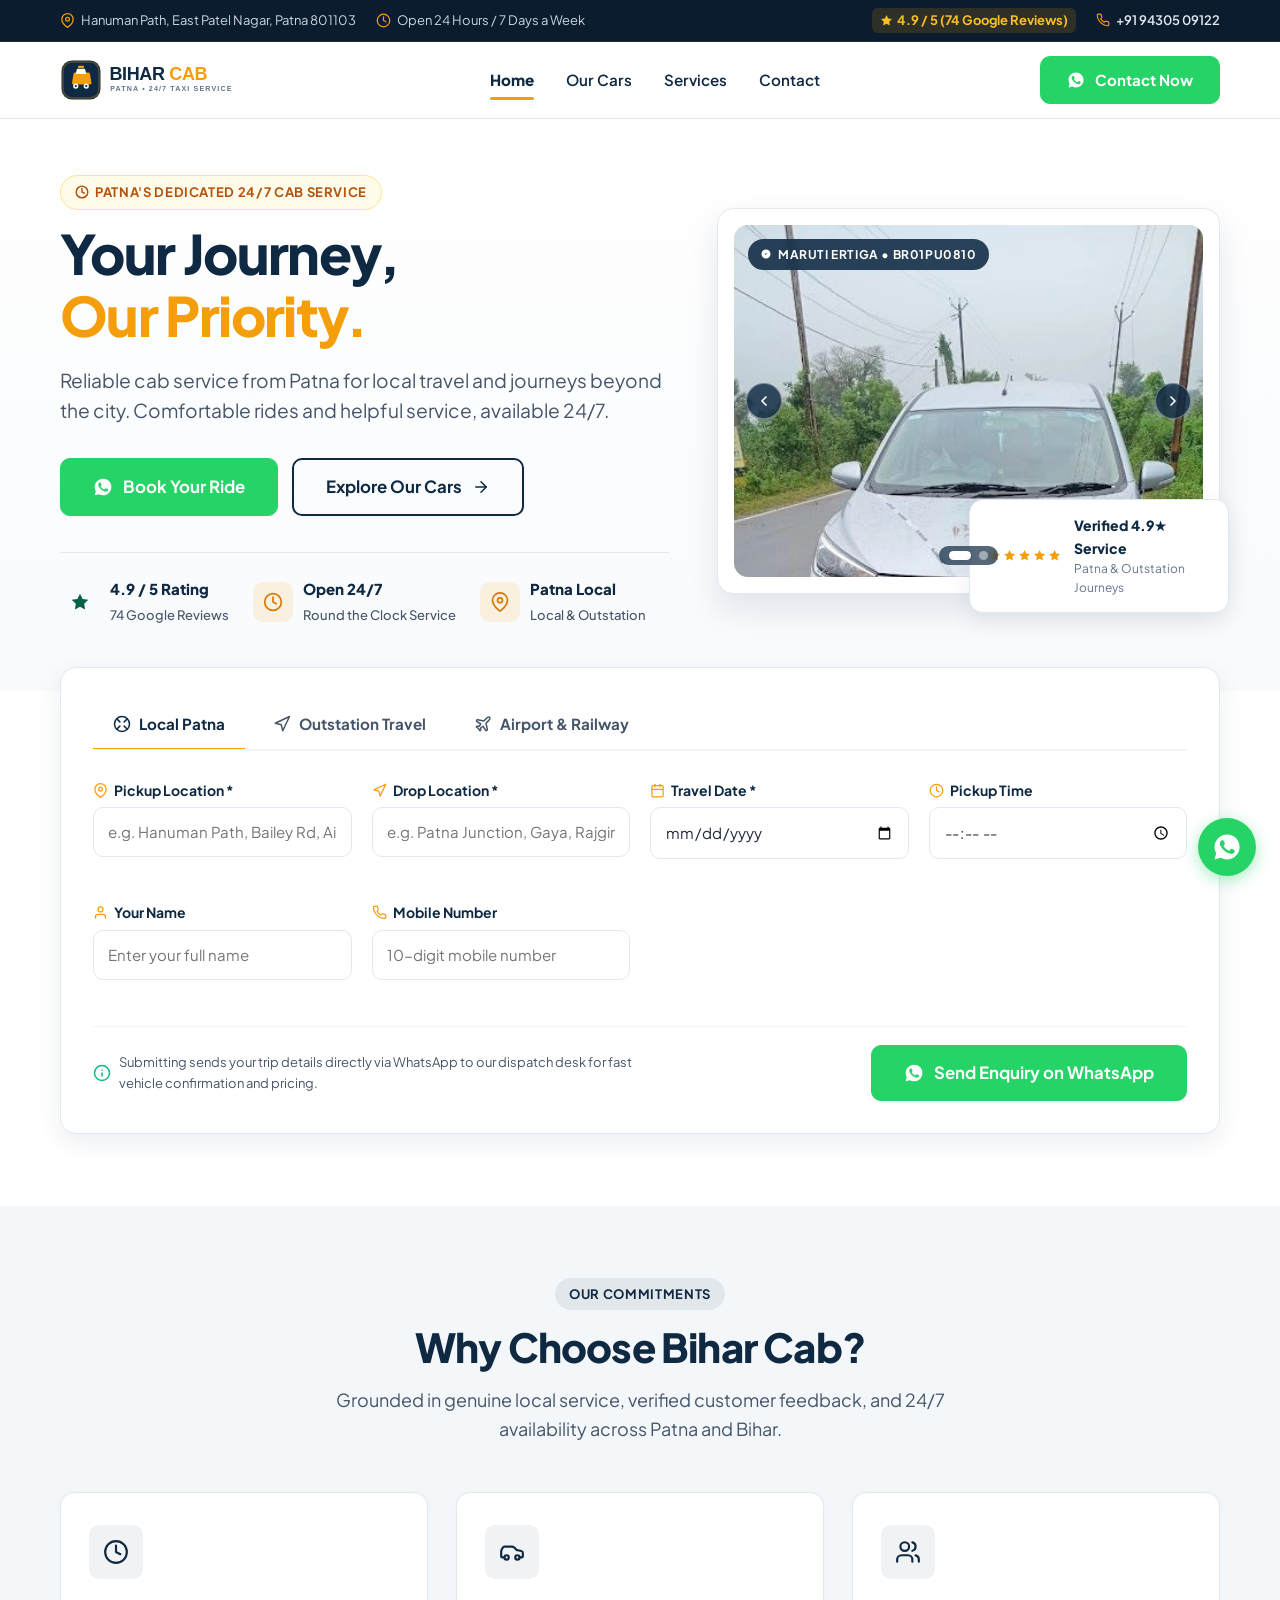
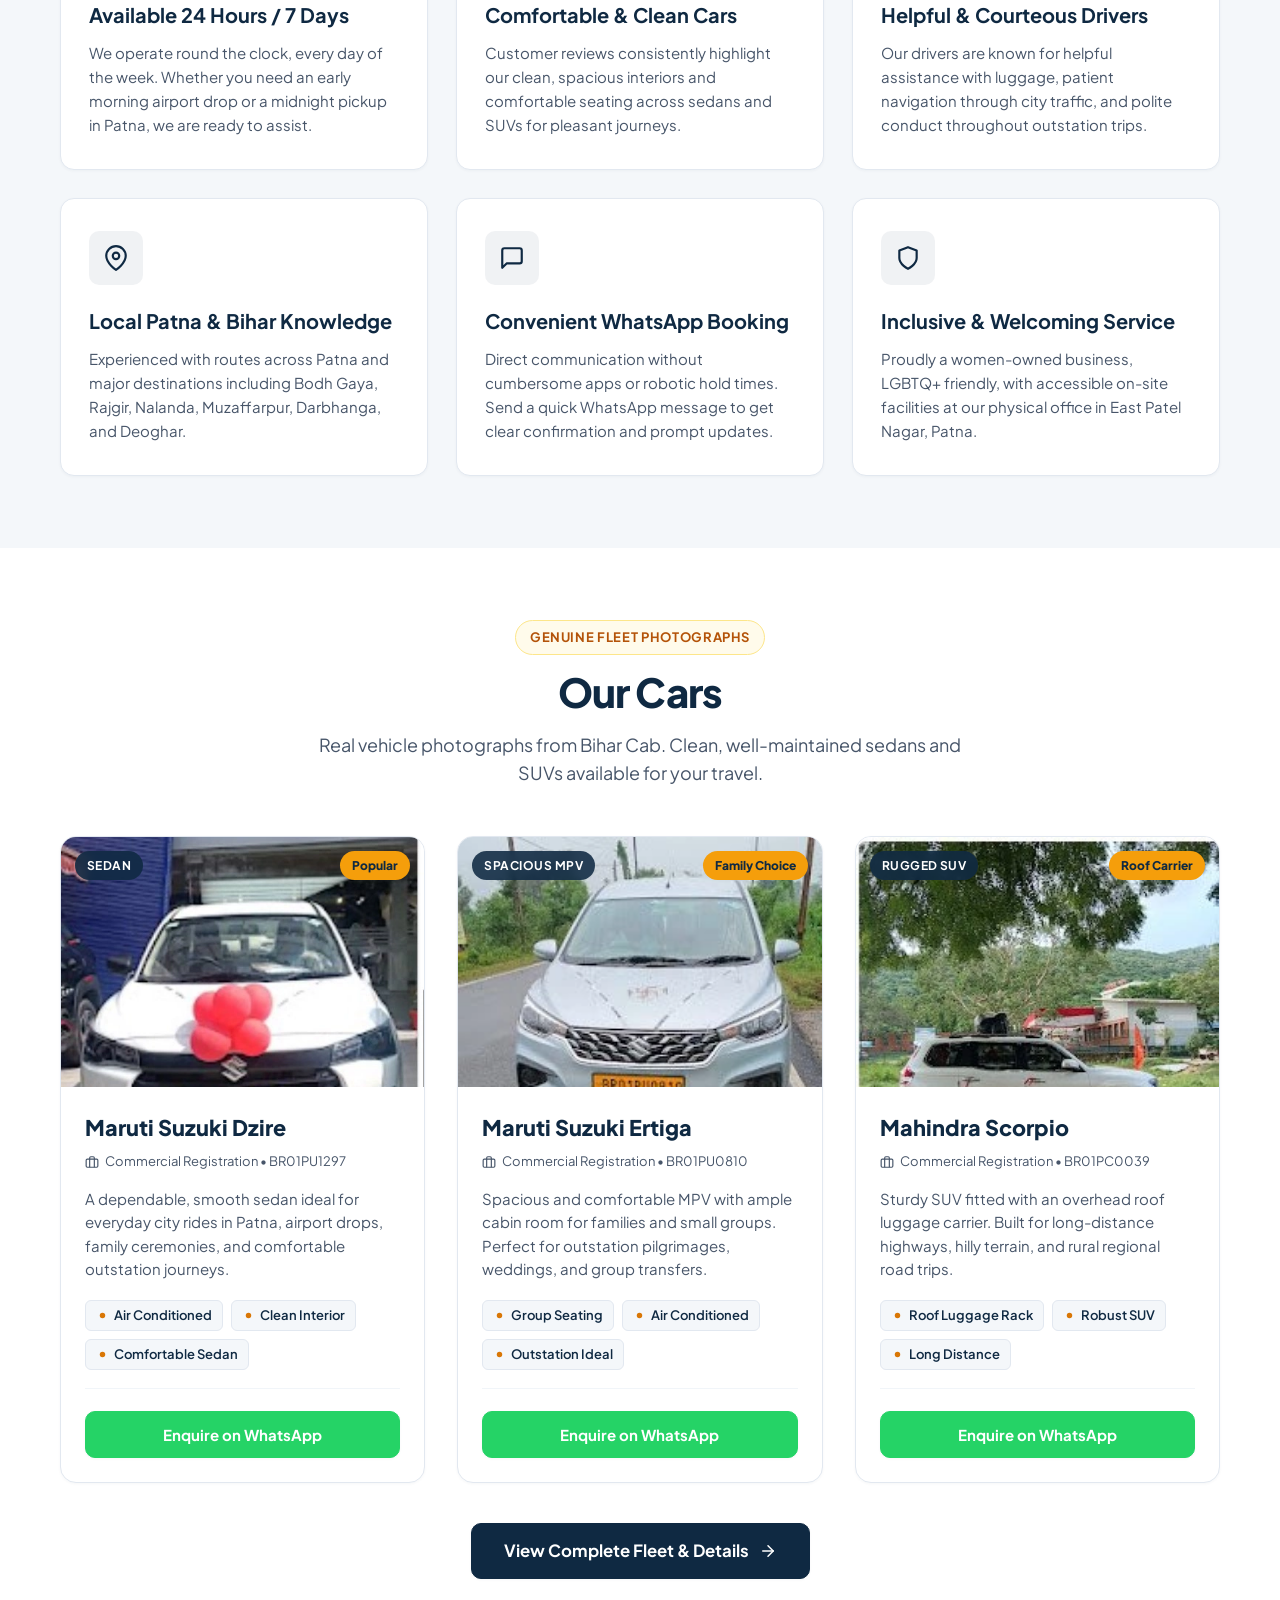
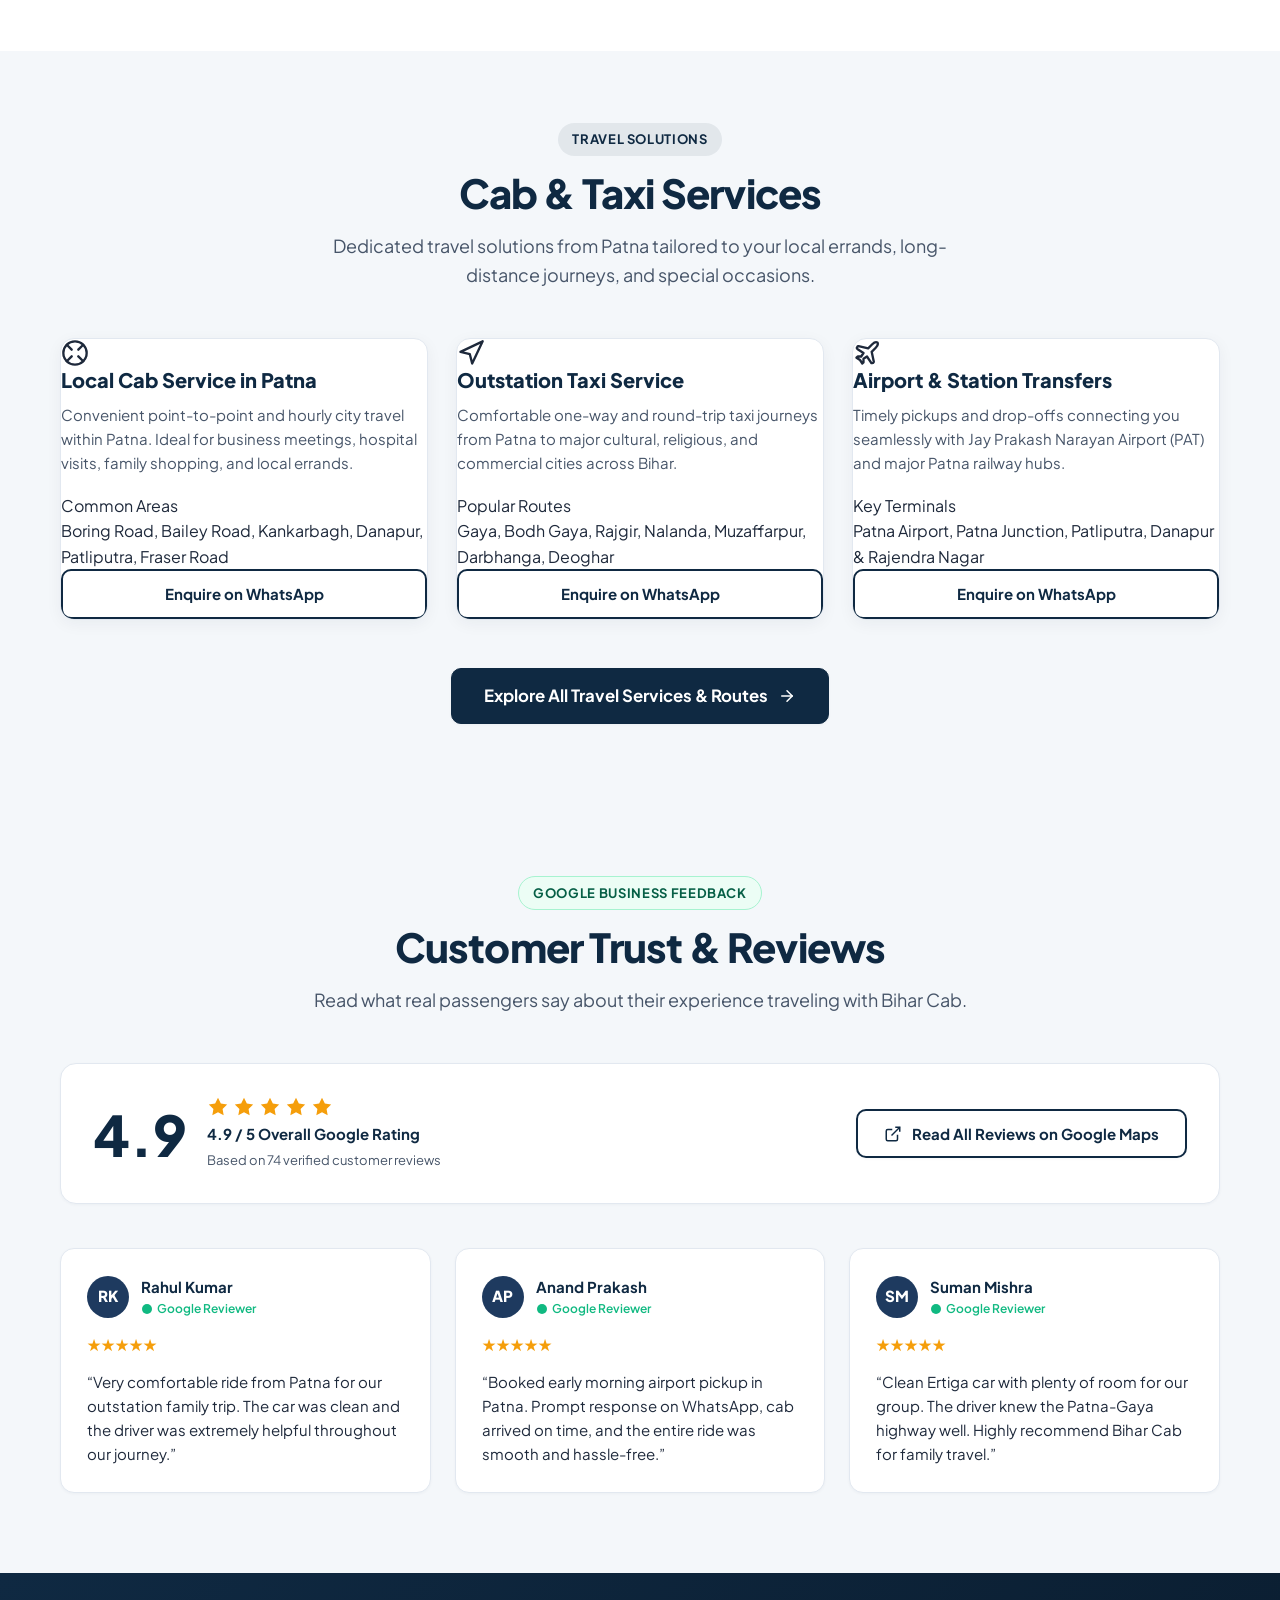
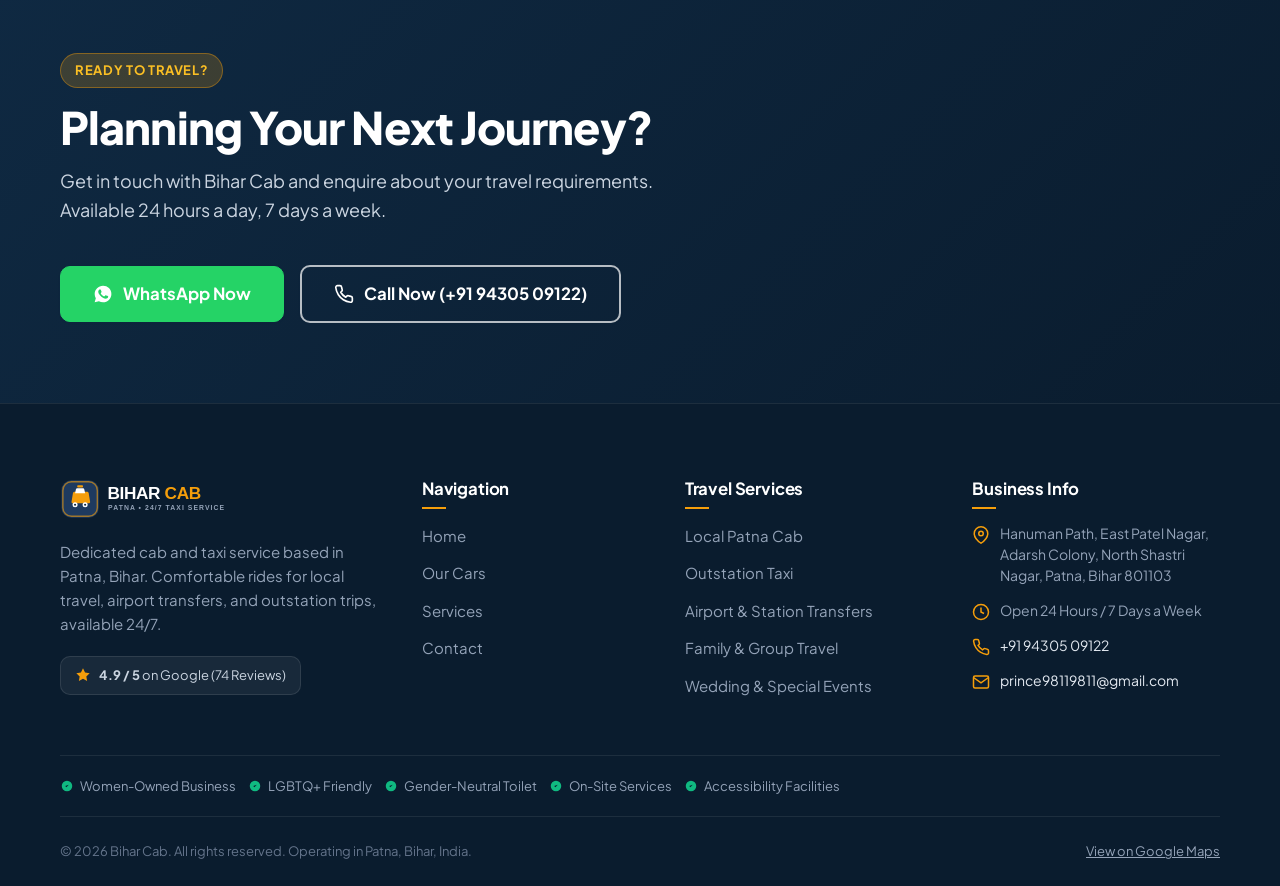
==== index.html @ 3cb30127 "feat: Complete responsive multi-page website for Bihar Cab" ====
<!DOCTYPE html>
<html lang="en">
<head>
  <meta charset="UTF-8">
  <meta name="viewport" content="width=device-width, initial-scale=1.0">
  <title>Bihar Cab — 24/7 Cab & Taxi Service in Patna | Call +91 94305 09122</title>
  <meta name="description" content="Reliable 24/7 cab and taxi service in Patna, Bihar. Comfortable local rides, outstation journeys, and airport transfers. Verified 4.9/5 Google rating.">
  <link rel="canonical" href="https://biharcab.online/">

  <!-- Favicon -->
  <link rel="icon" type="image/svg+xml" href="assets/icons/favicon.svg">

  <!-- Google Fonts -->
  <link rel="preconnect" href="https://fonts.googleapis.com">
  <link rel="preconnect" href="https://fonts.gstatic.com" crossorigin>
  <link href="https://fonts.googleapis.com/css2?family=Plus+Jakarta+Sans:wght@400;500;600;700;800&display=swap" rel="stylesheet">

  <!-- Stylesheet -->
  <link rel="stylesheet" href="css/style.css">

  <!-- Structured Data (JSON-LD) for LocalBusiness & TaxiService -->
  <script type="application/ld+json">
  {
    "@context": "https://schema.org",
    "@type": ["TaxiService", "LocalBusiness"],
    "name": "Bihar Cab",
    "image": "https://biharcab.online/assets/images/vehicles/scorpio-trip.jpg",
    "telephone": "+919430509122",
    "url": "https://biharcab.online",
    "address": {
      "@type": "PostalAddress",
      "streetAddress": "Hanuman Path, East Patel Nagar, Adarsh Colony, North Shastri Nagar",
      "addressLocality": "Patna",
      "addressRegion": "Bihar",
      "postalCode": "801103",
      "addressCountry": "IN"
    },
    "geo": {
      "@type": "GeoCoordinates",
      "latitude": 25.6183662,
      "longitude": 85.0985514
    },
    "openingHoursSpecification": {
      "@type": "OpeningHoursSpecification",
      "dayOfWeek": [
        "Monday", "Tuesday", "Wednesday", "Thursday", "Friday", "Saturday", "Sunday"
      ],
      "opens": "00:00",
      "closes": "23:59"
    },
    "aggregateRating": {
      "@type": "AggregateRating",
      "ratingValue": "4.9",
      "reviewCount": "74"
    },
    "priceRange": "₹₹"
  }
  </script>
</head>
<body>

  <!-- TOP INFORMATION BAR (DESKTOP) -->
  <aside class="top-bar" aria-label="Quick Business Contact Information">
    <div class="container">
      <div class="top-bar-left">
        <span class="top-bar-item">
          <svg width="15" height="15" viewBox="0 0 24 24" fill="none" stroke="currentColor" stroke-width="2" stroke-linecap="round" stroke-linejoin="round" aria-hidden="true"><path d="M21 10c0 7-9 13-9 13s-9-6-9-13a9 9 0 0 1 18 0z"/><circle cx="12" cy="10" r="3"/></svg>
          Hanuman Path, East Patel Nagar, Patna 801103
        </span>
        <span class="top-bar-item">
          <svg width="15" height="15" viewBox="0 0 24 24" fill="none" stroke="currentColor" stroke-width="2" stroke-linecap="round" stroke-linejoin="round" aria-hidden="true"><circle cx="12" cy="12" r="10"/><polyline points="12 6 12 12 16 14"/></svg>
          Open 24 Hours / 7 Days a Week
        </span>
      </div>
      <div class="top-bar-right">
        <span class="rating-tag">
          <svg width="13" height="13" viewBox="0 0 24 24" fill="currentColor" aria-hidden="true"><polygon points="12 2 15.09 8.26 22 9.27 17 14.14 18.18 21.02 12 17.77 5.82 21.02 7 14.14 2 9.27 8.91 8.26 12 2"/></svg>
          4.9 / 5 (74 Google Reviews)
        </span>
        <a href="tel:+919430509122" class="top-bar-item top-bar-link">
          <svg width="14" height="14" viewBox="0 0 24 24" fill="none" stroke="currentColor" stroke-width="2" stroke-linecap="round" stroke-linejoin="round" aria-hidden="true"><path d="M22 16.92v3a2 2 0 0 1-2.18 2 19.79 19.79 0 0 1-8.63-3.07 19.5 19.5 0 0 1-6-6 19.79 19.79 0 0 1-3.07-8.67A2 2 0 0 1 4.11 2h3a2 2 0 0 1 2 1.72 12.84 12.84 0 0 0 .7 2.81 2 2 0 0 1-.45 2.11L8.09 9.91a16 16 0 0 0 6 6l1.27-1.27a2 2 0 0 1 2.11-.45 12.84 12.84 0 0 0 2.81.7A2 2 0 0 1 22 16.92z"/></svg>
          +91 94305 09122
        </a>
      </div>
    </div>
  </aside>

  <!-- SITE HEADER & NAVIGATION -->
  <header class="site-header" role="banner">
    <div class="container">
      <div class="header-inner">
        <!-- Logo -->
        <a href="index.html" class="header-brand" aria-label="Bihar Cab Home">
          <img src="assets/logos/logo.svg" alt="Bihar Cab Logo" class="header-logo-img" width="210" height="48">
        </a>

        <!-- Desktop Navigation -->
        <nav class="nav-desktop" aria-label="Main Navigation">
          <a href="index.html" class="nav-link active" aria-current="page">Home</a>
          <a href="our-cars.html" class="nav-link">Our Cars</a>
          <a href="services.html" class="nav-link">Services</a>
          <a href="contact.html" class="nav-link">Contact</a>
        </nav>

        <!-- Header CTA -->
        <div class="header-cta">
          <a href="https://wa.me/919430509122?text=Hello%20Bihar%20Cab%2C%20I%20would%20like%20to%20enquire%20about%20your%20cab%20service." target="_blank" rel="noopener noreferrer" class="btn btn-whatsapp btn-contact-desktop" aria-label="Contact Bihar Cab on WhatsApp">
            <!-- Authentic WhatsApp SVG -->
            <svg width="18" height="18" viewBox="0 0 24 24" fill="currentColor" aria-hidden="true">
              <path d="M12.031 2C6.496 2 2 6.496 2 12.031c0 1.836.5 3.551 1.371 5.035L2 22l5.094-1.336a9.98 9.98 0 0 0 4.937 1.305h.004c5.531 0 10.027-4.496 10.027-10.031 0-2.68-1.043-5.195-2.941-7.094A9.97 9.97 0 0 0 12.031 2zm5.836 14.195c-.242.68-1.41 1.309-1.953 1.352-.527.043-1.215.062-3.488-.887-2.906-1.215-4.781-4.184-4.926-4.383-.145-.195-1.18-1.57-1.18-2.992 0-1.422.742-2.121 1.008-2.41.266-.289.582-.363.777-.363.195 0 .387 0 .559.012.18.012.422-.066.656.496.242.582.828 2.02.902 2.168.074.148.121.328.023.523-.098.195-.148.316-.293.488-.148.176-.312.391-.445.527-.148.148-.305.312-.133.605.172.293.766 1.262 1.645 2.043 1.129 1.004 2.082 1.316 2.375 1.465.293.148.465.129.637-.07.172-.195.742-.863.938-1.156.195-.293.391-.242.656-.148.266.098 1.688.797 1.977.941.289.148.484.223.559.348.07.129.07.742-.172 1.422z"/>
            </svg>
            Contact Now
          </a>

          <!-- Mobile Hamburger Toggle -->
          <button type="button" class="menu-toggle" aria-label="Open mobile navigation menu" aria-expanded="false" aria-controls="mobileNavMenu">
            <svg width="24" height="24" viewBox="0 0 24 24" fill="none" stroke="currentColor" stroke-width="2.5" stroke-linecap="round" stroke-linejoin="round" aria-hidden="true">
              <line x1="3" y1="6" x2="21" y2="6"/>
              <line x1="3" y1="12" x2="21" y2="12"/>
              <line x1="3" y1="18" x2="21" y2="18"/>
            </svg>
          </button>
        </div>
      </div>
    </div>
  </header>

  <!-- MOBILE NAVIGATION DRAWER & BACKDROP -->
  <div class="nav-mobile-overlay" aria-hidden="true"></div>
  <nav class="nav-mobile-menu" id="mobileNavMenu" aria-label="Mobile Navigation">
    <ul class="nav-mobile-list">
      <li><a href="index.html" class="nav-mobile-link active" aria-current="page"><span>Home</span> <svg width="18" height="18" viewBox="0 0 24 24" fill="none" stroke="currentColor" stroke-width="2" stroke-linecap="round" stroke-linejoin="round"><polyline points="9 18 15 12 9 6"/></svg></a></li>
      <li><a href="our-cars.html" class="nav-mobile-link"><span>Our Cars</span> <svg width="18" height="18" viewBox="0 0 24 24" fill="none" stroke="currentColor" stroke-width="2" stroke-linecap="round" stroke-linejoin="round"><polyline points="9 18 15 12 9 6"/></svg></a></li>
      <li><a href="services.html" class="nav-mobile-link"><span>Services</span> <svg width="18" height="18" viewBox="0 0 24 24" fill="none" stroke="currentColor" stroke-width="2" stroke-linecap="round" stroke-linejoin="round"><polyline points="9 18 15 12 9 6"/></svg></a></li>
      <li><a href="contact.html" class="nav-mobile-link"><span>Contact</span> <svg width="18" height="18" viewBox="0 0 24 24" fill="none" stroke="currentColor" stroke-width="2" stroke-linecap="round" stroke-linejoin="round"><polyline points="9 18 15 12 9 6"/></svg></a></li>
    </ul>
    <div class="nav-mobile-actions">
      <a href="https://wa.me/919430509122?text=Hello%20Bihar%20Cab%2C%20I%20would%20like%20to%20enquire%20about%20your%20cab%20service." target="_blank" rel="noopener noreferrer" class="btn btn-whatsapp btn-block">
        <svg width="18" height="18" viewBox="0 0 24 24" fill="currentColor">
          <path d="M12.031 2C6.496 2 2 6.496 2 12.031c0 1.836.5 3.551 1.371 5.035L2 22l5.094-1.336a9.98 9.98 0 0 0 4.937 1.305h.004c5.531 0 10.027-4.496 10.027-10.031 0-2.68-1.043-5.195-2.941-7.094A9.97 9.97 0 0 0 12.031 2zm5.836 14.195c-.242.68-1.41 1.309-1.953 1.352-.527.043-1.215.062-3.488-.887-2.906-1.215-4.781-4.184-4.926-4.383-.145-.195-1.18-1.57-1.18-2.992 0-1.422.742-2.121 1.008-2.41.266-.289.582-.363.777-.363.195 0 .387 0 .559.012.18.012.422-.066.656.496.242.582.828 2.02.902 2.168.074.148.121.328.023.523-.098.195-.148.316-.293.488-.148.176-.312.391-.445.527-.148.148-.305.312-.133.605.172.293.766 1.262 1.645 2.043 1.129 1.004 2.082 1.316 2.375 1.465.293.148.465.129.637-.07.172-.195.742-.863.938-1.156.195-.293.391-.242.656-.148.266.098 1.688.797 1.977.941.289.148.484.223.559.348.07.129.07.742-.172 1.422z"/>
        </svg>
        Contact on WhatsApp
      </a>
      <a href="tel:+919430509122" class="btn btn-primary btn-block">
        <svg width="18" height="18" viewBox="0 0 24 24" fill="none" stroke="currentColor" stroke-width="2" stroke-linecap="round" stroke-linejoin="round"><path d="M22 16.92v3a2 2 0 0 1-2.18 2 19.79 19.79 0 0 1-8.63-3.07 19.5 19.5 0 0 1-6-6 19.79 19.79 0 0 1-3.07-8.67A2 2 0 0 1 4.11 2h3a2 2 0 0 1 2 1.72 12.84 12.84 0 0 0 .7 2.81 2 2 0 0 1-.45 2.11L8.09 9.91a16 16 0 0 0 6 6l1.27-1.27a2 2 0 0 1 2.11-.45 12.84 12.84 0 0 0 2.81.7A2 2 0 0 1 22 16.92z"/></svg>
        Call +91 94305 09122
      </a>
    </div>
  </nav>

  <main id="mainContent">

    <!-- SECTION 1: HERO -->
    <section class="hero-section" aria-labelledby="heroHeading">
      <div class="container">
        <div class="hero-grid">
          <div class="hero-content">
            <span class="badge badge-amber">
              <svg width="14" height="14" viewBox="0 0 24 24" fill="none" stroke="currentColor" stroke-width="2.5" stroke-linecap="round" stroke-linejoin="round" aria-hidden="true"><circle cx="12" cy="12" r="10"/><polyline points="12 6 12 12 16 14"/></svg>
              Patna's Dedicated 24/7 Cab Service
            </span>
            <h1 id="heroHeading" class="hero-title">
              Your Journey, <span class="highlight">Our Priority.</span>
            </h1>
            <p class="hero-description">
              Reliable cab service from Patna for local travel and journeys beyond the city. Comfortable rides and helpful service, available 24/7.
            </p>
            <div class="hero-cta-group">
              <a href="https://wa.me/919430509122?text=Hello%20Bihar%20Cab%2C%20I%20would%20like%20to%20book%20a%20ride%20from%20Patna." target="_blank" rel="noopener noreferrer" class="btn btn-whatsapp btn-lg">
                <svg width="20" height="20" viewBox="0 0 24 24" fill="currentColor" aria-hidden="true">
                  <path d="M12.031 2C6.496 2 2 6.496 2 12.031c0 1.836.5 3.551 1.371 5.035L2 22l5.094-1.336a9.98 9.98 0 0 0 4.937 1.305h.004c5.531 0 10.027-4.496 10.027-10.031 0-2.68-1.043-5.195-2.941-7.094A9.97 9.97 0 0 0 12.031 2zm5.836 14.195c-.242.68-1.41 1.309-1.953 1.352-.527.043-1.215.062-3.488-.887-2.906-1.215-4.781-4.184-4.926-4.383-.145-.195-1.18-1.57-1.18-2.992 0-1.422.742-2.121 1.008-2.41.266-.289.582-.363.777-.363.195 0 .387 0 .559.012.18.012.422-.066.656.496.242.582.828 2.02.902 2.168.074.148.121.328.023.523-.098.195-.148.316-.293.488-.148.176-.312.391-.445.527-.148.148-.305.312-.133.605.172.293.766 1.262 1.645 2.043 1.129 1.004 2.082 1.316 2.375 1.465.293.148.465.129.637-.07.172-.195.742-.863.938-1.156.195-.293.391-.242.656-.148.266.098 1.688.797 1.977.941.289.148.484.223.559.348.07.129.07.742-.172 1.422z"/>
                </svg>
                Book Your Ride
              </a>
              <a href="our-cars.html" class="btn btn-outline btn-lg">
                Explore Our Cars
                <svg width="18" height="18" viewBox="0 0 24 24" fill="none" stroke="currentColor" stroke-width="2" stroke-linecap="round" stroke-linejoin="round" aria-hidden="true"><line x1="5" y1="12" x2="19" y2="12"/><polyline points="12 5 19 12 12 19"/></svg>
              </a>
            </div>

            <!-- Trust Bar -->
            <div class="hero-trust-bar">
              <div class="trust-item">
                <div class="trust-icon emerald">
                  <svg width="20" height="20" viewBox="0 0 24 24" fill="currentColor" aria-hidden="true"><polygon points="12 2 15.09 8.26 22 9.27 17 14.14 18.18 21.02 12 17.77 5.82 21.02 7 14.14 2 9.27 8.91 8.26 12 2"/></svg>
                </div>
                <div>
                  <span class="trust-value">4.9 / 5 Rating</span>
                  <span class="trust-label">74 Google Reviews</span>
                </div>
              </div>
              <div class="trust-item">
                <div class="trust-icon">
                  <svg width="20" height="20" viewBox="0 0 24 24" fill="none" stroke="currentColor" stroke-width="2" stroke-linecap="round" stroke-linejoin="round" aria-hidden="true"><circle cx="12" cy="12" r="10"/><polyline points="12 6 12 12 16 14"/></svg>
                </div>
                <div>
                  <span class="trust-value">Open 24/7</span>
                  <span class="trust-label">Round the Clock Service</span>
                </div>
              </div>
              <div class="trust-item">
                <div class="trust-icon">
                  <svg width="20" height="20" viewBox="0 0 24 24" fill="none" stroke="currentColor" stroke-width="2" stroke-linecap="round" stroke-linejoin="round" aria-hidden="true"><path d="M21 10c0 7-9 13-9 13s-9-6-9-13a9 9 0 0 1 18 0z"/><circle cx="12" cy="10" r="3"/></svg>
                </div>
                <div>
                  <span class="trust-value">Patna Local</span>
                  <span class="trust-label">Local & Outstation</span>
                </div>
              </div>
            </div>
          </div>

          <!-- Hero Visual: Real vehicle card -->
          <div class="hero-visual">
            <div class="hero-card-frame">
              <div class="hero-image-wrapper">
                <div class="hero-carousel" id="heroCarousel" aria-label="Bihar Cab Fleet Showcase" role="region">
                  <div class="hero-slides">
                    <!-- Slide 1: Maruti Suzuki Ertiga -->
                    <div class="hero-slide active" id="heroSlide1" aria-hidden="false">
                      <picture>
                        <source srcset="assets/images/vehicles/ertiga-hero.webp" type="image/webp">
                        <img src="assets/images/vehicles/ertiga-hero.jpg" alt="Maruti Suzuki Ertiga cab of Bihar Cab with commercial yellow plate in Patna" width="408" height="725" fetchpriority="high" class="hero-slide-img ertiga-slide">
                      </picture>
                      <div class="hero-image-badge">
                        <svg width="12" height="12" viewBox="0 0 24 24" fill="currentColor"><path d="M9 12l2 2 4-4m6 2a9 9 0 11-18 0 9 9 0 0118 0z"/></svg>
                        Maruti Ertiga • BR01PU0810
                      </div>
                    </div>

                    <!-- Slide 2: Hyundai Aura -->
                    <div class="hero-slide" id="heroSlide2" aria-hidden="true">
                      <picture>
                        <source srcset="assets/images/vehicles/hyundai-aura-front.webp" type="image/webp">
                        <img src="assets/images/vehicles/hyundai-aura-front.jpg" alt="Hyundai cab of Bihar Cab with commercial yellow plate in Patna" width="224" height="298" loading="lazy" class="hero-slide-img hyundai-slide">
                      </picture>
                      <div class="hero-image-badge">
                        <svg width="12" height="12" viewBox="0 0 24 24" fill="currentColor"><path d="M9 12l2 2 4-4m6 2a9 9 0 11-18 0 9 9 0 0118 0z"/></svg>
                        Hyundai Cab • BR01PU2142
                      </div>
                    </div>
                  </div>

                  <!-- Carousel Navigation Controls -->
                  <button type="button" class="hero-carousel-btn hero-prev" id="heroPrevBtn" aria-label="Previous Vehicle Photograph">
                    <svg width="16" height="16" viewBox="0 0 24 24" fill="none" stroke="currentColor" stroke-width="2.5" stroke-linecap="round" stroke-linejoin="round" aria-hidden="true"><polyline points="15 18 9 12 15 6"/></svg>
                  </button>
                  <button type="button" class="hero-carousel-btn hero-next" id="heroNextBtn" aria-label="Next Vehicle Photograph">
                    <svg width="16" height="16" viewBox="0 0 24 24" fill="none" stroke="currentColor" stroke-width="2.5" stroke-linecap="round" stroke-linejoin="round" aria-hidden="true"><polyline points="9 18 15 12 9 6"/></svg>
                  </button>

                  <!-- Carousel Dots Indicators -->
                  <div class="hero-carousel-dots" role="tablist" aria-label="Vehicle photo selector">
                    <button type="button" class="hero-dot active" data-slide="0" role="tab" aria-selected="true" aria-label="Slide 1: Maruti Ertiga"></button>
                    <button type="button" class="hero-dot" data-slide="1" role="tab" aria-selected="false" aria-label="Slide 2: Hyundai Cab"></button>
                  </div>
                </div>
              </div>

              <!-- Floating Review Snippet Badge -->
              <div class="hero-floating-badge">
                <div class="badge-stars" aria-label="5 out of 5 stars">
                  <svg width="16" height="16" viewBox="0 0 24 24" fill="currentColor"><polygon points="12 2 15.09 8.26 22 9.27 17 14.14 18.18 21.02 12 17.77 5.82 21.02 7 14.14 2 9.27 8.91 8.26 12 2"/></svg>
                  <svg width="16" height="16" viewBox="0 0 24 24" fill="currentColor"><polygon points="12 2 15.09 8.26 22 9.27 17 14.14 18.18 21.02 12 17.77 5.82 21.02 7 14.14 2 9.27 8.91 8.26 12 2"/></svg>
                  <svg width="16" height="16" viewBox="0 0 24 24" fill="currentColor"><polygon points="12 2 15.09 8.26 22 9.27 17 14.14 18.18 21.02 12 17.77 5.82 21.02 7 14.14 2 9.27 8.91 8.26 12 2"/></svg>
                  <svg width="16" height="16" viewBox="0 0 24 24" fill="currentColor"><polygon points="12 2 15.09 8.26 22 9.27 17 14.14 18.18 21.02 12 17.77 5.82 21.02 7 14.14 2 9.27 8.91 8.26 12 2"/></svg>
                  <svg width="16" height="16" viewBox="0 0 24 24" fill="currentColor"><polygon points="12 2 15.09 8.26 22 9.27 17 14.14 18.18 21.02 12 17.77 5.82 21.02 7 14.14 2 9.27 8.91 8.26 12 2"/></svg>
                </div>
                <div>
                  <div style="font-size:0.875rem; font-weight:800; color:#0F2942;">Verified 4.9★ Service</div>
                  <div style="font-size:0.75rem; color:#64748B;">Patna & Outstation Journeys</div>
                </div>
              </div>
            </div>
          </div>
        </div>
      </div>
    </section>

    <!-- SECTION 2: QUICK ENQUIRY WIDGET -->
    <section class="enquiry-widget-section" aria-labelledby="enquiryHeading">
      <div class="container">
        <div class="booking-card">
          <h2 id="enquiryHeading" class="sr-only">Quick Cab Enquiry Form</h2>

          <!-- Service Category Tabs -->
          <div class="booking-tabs" role="tablist" aria-label="Select trip type">
            <button type="button" class="tab-btn active" role="tab" aria-selected="true" data-trip-type="Local Cab in Patna">
              <svg width="18" height="18" viewBox="0 0 24 24" fill="none" stroke="currentColor" stroke-width="2" stroke-linecap="round" stroke-linejoin="round" aria-hidden="true"><circle cx="12" cy="12" r="10"/><path d="m4.93 4.93 4.24 4.24"/><path d="m14.83 9.17 4.24-4.24"/><path d="m14.83 14.83 4.24 4.24"/><path d="m9.17 14.83-4.24 4.24"/></svg>
              Local Patna
            </button>
            <button type="button" class="tab-btn" role="tab" aria-selected="false" data-trip-type="Outstation Taxi Service">
              <svg width="18" height="18" viewBox="0 0 24 24" fill="none" stroke="currentColor" stroke-width="2" stroke-linecap="round" stroke-linejoin="round" aria-hidden="true"><polygon points="3 11 22 2 13 21 11 13 3 11"/></svg>
              Outstation Travel
            </button>
            <button type="button" class="tab-btn" role="tab" aria-selected="false" data-trip-type="Airport / Railway Station Transfer">
              <svg width="18" height="18" viewBox="0 0 24 24" fill="none" stroke="currentColor" stroke-width="2" stroke-linecap="round" stroke-linejoin="round" aria-hidden="true"><path d="M17.8 19.2 16 11l3.5-3.5C21 6 21.5 4 21 3c-1-.5-3 0-4.5 1.5L13 8 4.8 6.2c-.5-.1-.9.1-1.1.5l-.3.5c-.2.5-.1 1 .3 1.3L9 12l-2 3H4l-1 1 3 2 2 3 1-1v-3l3-2 3.5 5.3c.3.4.8.5 1.3.3l.5-.2c.4-.3.6-.7.5-1.2z"/></svg>
              Airport & Railway
            </button>
          </div>

          <!-- Form Grid -->
          <form id="bookingEnquiryForm" novalidate>
            <div class="booking-form-grid">
              <div class="form-group">
                <label for="enquiryPickup" class="form-label">
                  <svg width="15" height="15" viewBox="0 0 24 24" fill="none" stroke="currentColor" stroke-width="2" stroke-linecap="round" stroke-linejoin="round"><path d="M21 10c0 7-9 13-9 13s-9-6-9-13a9 9 0 0 1 18 0z"/><circle cx="12" cy="10" r="3"/></svg>
                  Pickup Location *
                </label>
                <input type="text" id="enquiryPickup" class="form-control" placeholder="e.g. Hanuman Path, Bailey Rd, Airport" required>
                <span class="form-error" id="pickupError"></span>
              </div>

              <div class="form-group">
                <label for="enquiryDrop" class="form-label">
                  <svg width="15" height="15" viewBox="0 0 24 24" fill="none" stroke="currentColor" stroke-width="2" stroke-linecap="round" stroke-linejoin="round"><polygon points="3 11 22 2 13 21 11 13 3 11"/></svg>
                  Drop Location *
                </label>
                <input type="text" id="enquiryDrop" class="form-control" placeholder="e.g. Patna Junction, Gaya, Rajgir" required>
                <span class="form-error" id="dropError"></span>
              </div>

              <div class="form-group">
                <label for="enquiryDate" class="form-label">
                  <svg width="15" height="15" viewBox="0 0 24 24" fill="none" stroke="currentColor" stroke-width="2" stroke-linecap="round" stroke-linejoin="round"><rect x="3" y="4" width="18" height="18" rx="2" ry="2"/><line x1="16" y1="2" x2="16" y2="6"/><line x1="8" y1="2" x2="8" y2="6"/><line x1="3" y1="10" x2="21" y2="10"/></svg>
                  Travel Date *
                </label>
                <input type="date" id="enquiryDate" class="form-control" required>
                <span class="form-error" id="dateError"></span>
              </div>

              <div class="form-group">
                <label for="enquiryTime" class="form-label">
                  <svg width="15" height="15" viewBox="0 0 24 24" fill="none" stroke="currentColor" stroke-width="2" stroke-linecap="round" stroke-linejoin="round"><circle cx="12" cy="12" r="10"/><polyline points="12 6 12 12 16 14"/></svg>
                  Pickup Time
                </label>
                <input type="time" id="enquiryTime" class="form-control">
                <span class="form-error" id="timeError"></span>
              </div>

              <div class="form-group">
                <label for="enquiryName" class="form-label">
                  <svg width="15" height="15" viewBox="0 0 24 24" fill="none" stroke="currentColor" stroke-width="2" stroke-linecap="round" stroke-linejoin="round"><path d="M20 21v-2a4 4 0 0 0-4-4H8a4 4 0 0 0-4 4v2"/><circle cx="12" cy="7" r="4"/></svg>
                  Your Name
                </label>
                <input type="text" id="enquiryName" class="form-control" placeholder="Enter your full name">
                <span class="form-error" id="nameError"></span>
              </div>

              <div class="form-group">
                <label for="enquiryPhone" class="form-label">
                  <svg width="15" height="15" viewBox="0 0 24 24" fill="none" stroke="currentColor" stroke-width="2" stroke-linecap="round" stroke-linejoin="round"><path d="M22 16.92v3a2 2 0 0 1-2.18 2 19.79 19.79 0 0 1-8.63-3.07 19.5 19.5 0 0 1-6-6 19.79 19.79 0 0 1-3.07-8.67A2 2 0 0 1 4.11 2h3a2 2 0 0 1 2 1.72 12.84 12.84 0 0 0 .7 2.81 2 2 0 0 1-.45 2.11L8.09 9.91a16 16 0 0 0 6 6l1.27-1.27a2 2 0 0 1 2.11-.45 12.84 12.84 0 0 0 2.81.7A2 2 0 0 1 22 16.92z"/></svg>
                  Mobile Number
                </label>
                <input type="tel" id="enquiryPhone" class="form-control" placeholder="10-digit mobile number">
                <span class="form-error" id="phoneError"></span>
              </div>
            </div>

            <div class="booking-form-footer">
              <div class="booking-disclaimer">
                <svg width="18" height="18" viewBox="0 0 24 24" fill="none" stroke="currentColor" stroke-width="2" stroke-linecap="round" stroke-linejoin="round" aria-hidden="true"><circle cx="12" cy="12" r="10"/><line x1="12" y1="16" x2="12" y2="12"/><line x1="12" y1="8" x2="12.01" y2="8"/></svg>
                <span>Submitting sends your trip details directly via WhatsApp to our dispatch desk for fast vehicle confirmation and pricing.</span>
              </div>
              <button type="submit" class="btn btn-whatsapp btn-lg">
                <svg width="20" height="20" viewBox="0 0 24 24" fill="currentColor">
                  <path d="M12.031 2C6.496 2 2 6.496 2 12.031c0 1.836.5 3.551 1.371 5.035L2 22l5.094-1.336a9.98 9.98 0 0 0 4.937 1.305h.004c5.531 0 10.027-4.496 10.027-10.031 0-2.68-1.043-5.195-2.941-7.094A9.97 9.97 0 0 0 12.031 2zm5.836 14.195c-.242.68-1.41 1.309-1.953 1.352-.527.043-1.215.062-3.488-.887-2.906-1.215-4.781-4.184-4.926-4.383-.145-.195-1.18-1.57-1.18-2.992 0-1.422.742-2.121 1.008-2.41.266-.289.582-.363.777-.363.195 0 .387 0 .559.012.18.012.422-.066.656.496.242.582.828 2.02.902 2.168.074.148.121.328.023.523-.098.195-.148.316-.293.488-.148.176-.312.391-.445.527-.148.148-.305.312-.133.605.172.293.766 1.262 1.645 2.043 1.129 1.004 2.082 1.316 2.375 1.465.293.148.465.129.637-.07.172-.195.742-.863.938-1.156.195-.293.391-.242.656-.148.266.098 1.688.797 1.977.941.289.148.484.223.559.348.07.129.07.742-.172 1.422z"/>
                </svg>
                Send Enquiry on WhatsApp
              </button>
            </div>
          </form>
        </div>
      </div>
    </section>

    <!-- SECTION 3: WHY CHOOSE BIHAR CAB -->
    <section class="section section-secondary" aria-labelledby="whyUsHeading">
      <div class="container">
        <div class="section-header">
          <span class="badge badge-navy">Our Commitments</span>
          <h2 id="whyUsHeading" class="section-title">Why Choose Bihar Cab?</h2>
          <p class="section-subtitle">Grounded in genuine local service, verified customer feedback, and 24/7 availability across Patna and Bihar.</p>
        </div>

        <div class="trust-grid">
          <!-- Card 1 -->
          <div class="trust-card">
            <div class="trust-card-icon">
              <svg width="26" height="26" viewBox="0 0 24 24" fill="none" stroke="currentColor" stroke-width="2" stroke-linecap="round" stroke-linejoin="round" aria-hidden="true"><circle cx="12" cy="12" r="10"/><polyline points="12 6 12 12 16 14"/></svg>
            </div>
            <h3 class="trust-card-title">Available 24 Hours / 7 Days</h3>
            <p class="trust-card-desc">We operate round the clock, every day of the week. Whether you need an early morning airport drop or a midnight pickup in Patna, we are ready to assist.</p>
          </div>

          <!-- Card 2 -->
          <div class="trust-card">
            <div class="trust-card-icon">
              <svg width="26" height="26" viewBox="0 0 24 24" fill="none" stroke="currentColor" stroke-width="2" stroke-linecap="round" stroke-linejoin="round" aria-hidden="true"><path d="M19 17h2c.6 0 1-.4 1-1v-3c0-.9-.7-1.7-1.5-1.9C18.7 10.6 16 10 16 10s-1.3-1.4-2.2-2.3c-.5-.4-1.1-.7-1.8-.7H5c-.6 0-1.1.4-1.4.9l-1.5 2.8C2.1 10.9 2 11.2 2 11.5V16c0 .6.4 1 1 1h2"/><circle cx="7" cy="17" r="2"/><circle cx="17" cy="17" r="2"/></svg>
            </div>
            <h3 class="trust-card-title">Comfortable & Clean Cars</h3>
            <p class="trust-card-desc">Customer reviews consistently highlight our clean, spacious interiors and comfortable seating across sedans and SUVs for pleasant journeys.</p>
          </div>

          <!-- Card 3 -->
          <div class="trust-card">
            <div class="trust-card-icon">
              <svg width="26" height="26" viewBox="0 0 24 24" fill="none" stroke="currentColor" stroke-width="2" stroke-linecap="round" stroke-linejoin="round" aria-hidden="true"><path d="M16 21v-2a4 4 0 0 0-4-4H6a4 4 0 0 0-4 4v2"/><circle cx="9" cy="7" r="4"/><path d="M22 21v-2a4 4 0 0 0-3-3.87"/><path d="M16 3.13a4 4 0 0 1 0 7.75"/></svg>
            </div>
            <h3 class="trust-card-title">Helpful & Courteous Drivers</h3>
            <p class="trust-card-desc">Our drivers are known for helpful assistance with luggage, patient navigation through city traffic, and polite conduct throughout outstation trips.</p>
          </div>

          <!-- Card 4 -->
          <div class="trust-card">
            <div class="trust-card-icon">
              <svg width="26" height="26" viewBox="0 0 24 24" fill="none" stroke="currentColor" stroke-width="2" stroke-linecap="round" stroke-linejoin="round" aria-hidden="true"><path d="M21 10c0 7-9 13-9 13s-9-6-9-13a9 9 0 0 1 18 0z"/><circle cx="12" cy="10" r="3"/></svg>
            </div>
            <h3 class="trust-card-title">Local Patna & Bihar Knowledge</h3>
            <p class="trust-card-desc">Experienced with routes across Patna and major destinations including Bodh Gaya, Rajgir, Nalanda, Muzaffarpur, Darbhanga, and Deoghar.</p>
          </div>

          <!-- Card 5 -->
          <div class="trust-card">
            <div class="trust-card-icon">
              <svg width="26" height="26" viewBox="0 0 24 24" fill="none" stroke="currentColor" stroke-width="2" stroke-linecap="round" stroke-linejoin="round" aria-hidden="true"><path d="M21 15a2 2 0 0 1-2 2H7l-4 4V5a2 2 0 0 1 2-2h14a2 2 0 0 1 2 2z"/></svg>
            </div>
            <h3 class="trust-card-title">Convenient WhatsApp Booking</h3>
            <p class="trust-card-desc">Direct communication without cumbersome apps or robotic hold times. Send a quick WhatsApp message to get clear confirmation and prompt updates.</p>
          </div>

          <!-- Card 6 -->
          <div class="trust-card">
            <div class="trust-card-icon">
              <svg width="26" height="26" viewBox="0 0 24 24" fill="none" stroke="currentColor" stroke-width="2" stroke-linecap="round" stroke-linejoin="round" aria-hidden="true"><path d="M12 22s8-4 8-10V5l-8-3-8 3v7c0 6 8 10 8 10z"/></svg>
            </div>
            <h3 class="trust-card-title">Inclusive & Welcoming Service</h3>
            <p class="trust-card-desc">Proudly a women-owned business, LGBTQ+ friendly, with accessible on-site facilities at our physical office in East Patel Nagar, Patna.</p>
          </div>
        </div>
      </div>
    </section>

    <!-- SECTION 4: OUR CARS PREVIEW -->
    <section class="section" aria-labelledby="fleetHeading">
      <div class="container">
        <div class="section-header">
          <span class="badge badge-amber">Genuine Fleet Photographs</span>
          <h2 id="fleetHeading" class="section-title">Our Cars</h2>
          <p class="section-subtitle">Real vehicle photographs from Bihar Cab. Clean, well-maintained sedans and SUVs available for your travel.</p>
        </div>

        <div class="car-grid">
          <!-- Car 1: Maruti Suzuki Dzire -->
          <article class="car-card">
            <div class="car-card-img-wrapper">
              <picture>
                <source srcset="assets/images/vehicles/dzire-ceremony.webp" type="image/webp">
                <img src="assets/images/vehicles/dzire-ceremony.jpg" alt="Maruti Suzuki Dzire cab of Bihar Cab with ceremony decoration" width="495" height="525" loading="lazy">
              </picture>
              <span class="car-badge">Sedan</span>
              <span class="car-badge-amber">Popular</span>
            </div>
            <div class="car-card-body">
              <div class="car-card-header">
                <h3 class="car-name">Maruti Suzuki Dzire</h3>
                <span class="car-reg-tag">
                  <svg width="14" height="14" viewBox="0 0 24 24" fill="none" stroke="currentColor" stroke-width="2"><rect x="2" y="7" width="20" height="14" rx="2" ry="2"/><path d="M16 21V5a2 2 0 0 0-2-2h-4a2 2 0 0 0-2 2v16"/></svg>
                  Commercial Registration • BR01PU1297
                </span>
              </div>
              <p class="car-description">A dependable, smooth sedan ideal for everyday city rides in Patna, airport drops, family ceremonies, and comfortable outstation journeys.</p>
              <div class="car-features-list">
                <span class="car-feature-chip"><svg width="13" height="13" viewBox="0 0 24 24" fill="currentColor"><circle cx="12" cy="12" r="5"/></svg> Air Conditioned</span>
                <span class="car-feature-chip"><svg width="13" height="13" viewBox="0 0 24 24" fill="currentColor"><circle cx="12" cy="12" r="5"/></svg> Clean Interior</span>
                <span class="car-feature-chip"><svg width="13" height="13" viewBox="0 0 24 24" fill="currentColor"><circle cx="12" cy="12" r="5"/></svg> Comfortable Sedan</span>
              </div>
              <div class="car-card-actions">
                <a href="https://wa.me/919430509122?text=Hello%20Bihar%20Cab%2C%20I%20would%20like%20to%20enquire%20about%20booking%20the%20Maruti%20Suzuki%20Dzire.%20Please%20share%20availability%20and%20details." target="_blank" rel="noopener noreferrer" class="btn btn-whatsapp btn-block">
                  Enquire on WhatsApp
                </a>
              </div>
            </div>
          </article>

          <!-- Car 2: Maruti Suzuki Ertiga -->
          <article class="car-card">
            <div class="car-card-img-wrapper">
              <picture>
                <source srcset="assets/images/vehicles/ertiga-silver.webp" type="image/webp">
                <img src="assets/images/vehicles/ertiga-silver.jpg" alt="Maruti Suzuki Ertiga cab of Bihar Cab silver color on road" width="224" height="298" loading="lazy">
              </picture>
              <span class="car-badge">Spacious MPV</span>
              <span class="car-badge-amber">Family Choice</span>
            </div>
            <div class="car-card-body">
              <div class="car-card-header">
                <h3 class="car-name">Maruti Suzuki Ertiga</h3>
                <span class="car-reg-tag">
                  <svg width="14" height="14" viewBox="0 0 24 24" fill="none" stroke="currentColor" stroke-width="2"><rect x="2" y="7" width="20" height="14" rx="2" ry="2"/><path d="M16 21V5a2 2 0 0 0-2-2h-4a2 2 0 0 0-2 2v16"/></svg>
                  Commercial Registration • BR01PU0810
                </span>
              </div>
              <p class="car-description">Spacious and comfortable MPV with ample cabin room for families and small groups. Perfect for outstation pilgrimages, weddings, and group transfers.</p>
              <div class="car-features-list">
                <span class="car-feature-chip"><svg width="13" height="13" viewBox="0 0 24 24" fill="currentColor"><circle cx="12" cy="12" r="5"/></svg> Group Seating</span>
                <span class="car-feature-chip"><svg width="13" height="13" viewBox="0 0 24 24" fill="currentColor"><circle cx="12" cy="12" r="5"/></svg> Air Conditioned</span>
                <span class="car-feature-chip"><svg width="13" height="13" viewBox="0 0 24 24" fill="currentColor"><circle cx="12" cy="12" r="5"/></svg> Outstation Ideal</span>
              </div>
              <div class="car-card-actions">
                <a href="https://wa.me/919430509122?text=Hello%20Bihar%20Cab%2C%20I%20would%20like%20to%20enquire%20about%20booking%20the%20Maruti%20Suzuki%20Ertiga.%20Please%20share%20availability%20and%20details." target="_blank" rel="noopener noreferrer" class="btn btn-whatsapp btn-block">
                  Enquire on WhatsApp
                </a>
              </div>
            </div>
          </article>

          <!-- Car 3: Mahindra Scorpio -->
          <article class="car-card">
            <div class="car-card-img-wrapper">
              <picture>
                <source srcset="assets/images/vehicles/scorpio-hills.webp" type="image/webp">
                <img src="assets/images/vehicles/scorpio-hills.jpg" alt="Mahindra Scorpio SUV of Bihar Cab parked outdoors with luggage carrier" width="246" height="242" loading="lazy">
              </picture>
              <span class="car-badge">Rugged SUV</span>
              <span class="car-badge-amber">Roof Carrier</span>
            </div>
            <div class="car-card-body">
              <div class="car-card-header">
                <h3 class="car-name">Mahindra Scorpio</h3>
                <span class="car-reg-tag">
                  <svg width="14" height="14" viewBox="0 0 24 24" fill="none" stroke="currentColor" stroke-width="2"><rect x="2" y="7" width="20" height="14" rx="2" ry="2"/><path d="M16 21V5a2 2 0 0 0-2-2h-4a2 2 0 0 0-2 2v16"/></svg>
                  Commercial Registration • BR01PC0039
                </span>
              </div>
              <p class="car-description">Sturdy SUV fitted with an overhead roof luggage carrier. Built for long-distance highways, hilly terrain, and rural regional road trips.</p>
              <div class="car-features-list">
                <span class="car-feature-chip"><svg width="13" height="13" viewBox="0 0 24 24" fill="currentColor"><circle cx="12" cy="12" r="5"/></svg> Roof Luggage Rack</span>
                <span class="car-feature-chip"><svg width="13" height="13" viewBox="0 0 24 24" fill="currentColor"><circle cx="12" cy="12" r="5"/></svg> Robust SUV</span>
                <span class="car-feature-chip"><svg width="13" height="13" viewBox="0 0 24 24" fill="currentColor"><circle cx="12" cy="12" r="5"/></svg> Long Distance</span>
              </div>
              <div class="car-card-actions">
                <a href="https://wa.me/919430509122?text=Hello%20Bihar%20Cab%2C%20I%20would%20like%20to%20enquire%20about%20booking%20the%20Mahindra%20Scorpio.%20Please%20share%20availability%20and%20details." target="_blank" rel="noopener noreferrer" class="btn btn-whatsapp btn-block">
                  Enquire on WhatsApp
                </a>
              </div>
            </div>
          </article>
        </div>

        <div class="text-center" style="margin-top: 40px;">
          <a href="our-cars.html" class="btn btn-primary btn-lg">
            View Complete Fleet & Details
            <svg width="18" height="18" viewBox="0 0 24 24" fill="none" stroke="currentColor" stroke-width="2" stroke-linecap="round" stroke-linejoin="round" aria-hidden="true"><line x1="5" y1="12" x2="19" y2="12"/><polyline points="12 5 19 12 12 19"/></svg>
          </a>
        </div>
      </div>
    </section>

    <!-- SECTION 5: SERVICES PREVIEW -->
    <section class="section section-secondary" aria-labelledby="servicesHeading">
      <div class="container">
        <div class="section-header">
          <span class="badge badge-navy">Travel Solutions</span>
          <h2 id="servicesHeading" class="section-title">Cab & Taxi Services</h2>
          <p class="section-subtitle">Dedicated travel solutions from Patna tailored to your local errands, long-distance journeys, and special occasions.</p>
        </div>

        <div class="services-grid">
          <!-- Service 1 -->
          <div class="service-card">
            <div class="service-card-icon">
              <svg width="28" height="28" viewBox="0 0 24 24" fill="none" stroke="currentColor" stroke-width="2" stroke-linecap="round" stroke-linejoin="round" aria-hidden="true"><circle cx="12" cy="12" r="10"/><path d="m4.93 4.93 4.24 4.24"/><path d="m14.83 9.17 4.24-4.24"/><path d="m14.83 14.83 4.24 4.24"/><path d="m9.17 14.83-4.24 4.24"/></svg>
            </div>
            <h3 class="service-card-title">Local Cab Service in Patna</h3>
            <p class="service-card-text">Convenient point-to-point and hourly city travel within Patna. Ideal for business meetings, hospital visits, family shopping, and local errands.</p>
            <div class="service-routes">
              <div class="service-routes-title">Common Areas</div>
              <div class="service-routes-list">Boring Road, Bailey Road, Kankarbagh, Danapur, Patliputra, Fraser Road</div>
            </div>
            <a href="https://wa.me/919430509122?text=Hello%20Bihar%20Cab%2C%20I%20would%20like%20to%20enquire%20about%20Local%20Cab%20Service%20in%20Patna." target="_blank" rel="noopener noreferrer" class="btn btn-outline btn-block">
              Enquire on WhatsApp
            </a>
          </div>

          <!-- Service 2 -->
          <div class="service-card">
            <div class="service-card-icon">
              <svg width="28" height="28" viewBox="0 0 24 24" fill="none" stroke="currentColor" stroke-width="2" stroke-linecap="round" stroke-linejoin="round" aria-hidden="true"><polygon points="3 11 22 2 13 21 11 13 3 11"/></svg>
            </div>
            <h3 class="service-card-title">Outstation Taxi Service</h3>
            <p class="service-card-text">Comfortable one-way and round-trip taxi journeys from Patna to major cultural, religious, and commercial cities across Bihar.</p>
            <div class="service-routes">
              <div class="service-routes-title">Popular Routes</div>
              <div class="service-routes-list">Gaya, Bodh Gaya, Rajgir, Nalanda, Muzaffarpur, Darbhanga, Deoghar</div>
            </div>
            <a href="https://wa.me/919430509122?text=Hello%20Bihar%20Cab%2C%20I%20would%20like%20to%20enquire%20about%20Outstation%20Taxi%20Service%20from%20Patna." target="_blank" rel="noopener noreferrer" class="btn btn-outline btn-block">
              Enquire on WhatsApp
            </a>
          </div>

          <!-- Service 3 -->
          <div class="service-card">
            <div class="service-card-icon">
              <svg width="28" height="28" viewBox="0 0 24 24" fill="none" stroke="currentColor" stroke-width="2" stroke-linecap="round" stroke-linejoin="round" aria-hidden="true"><path d="M17.8 19.2 16 11l3.5-3.5C21 6 21.5 4 21 3c-1-.5-3 0-4.5 1.5L13 8 4.8 6.2c-.5-.1-.9.1-1.1.5l-.3.5c-.2.5-.1 1 .3 1.3L9 12l-2 3H4l-1 1 3 2 2 3 1-1v-3l3-2 3.5 5.3c.3.4.8.5 1.3.3l.5-.2c.4-.3.6-.7.5-1.2z"/></svg>
            </div>
            <h3 class="service-card-title">Airport & Station Transfers</h3>
            <p class="service-card-text">Timely pickups and drop-offs connecting you seamlessly with Jay Prakash Narayan Airport (PAT) and major Patna railway hubs.</p>
            <div class="service-routes">
              <div class="service-routes-title">Key Terminals</div>
              <div class="service-routes-list">Patna Airport, Patna Junction, Patliputra, Danapur & Rajendra Nagar</div>
            </div>
            <a href="https://wa.me/919430509122?text=Hello%20Bihar%20Cab%2C%20I%20would%20like%20to%20enquire%20about%20Airport%20or%20Railway%20Transfer%20in%20Patna." target="_blank" rel="noopener noreferrer" class="btn btn-outline btn-block">
              Enquire on WhatsApp
            </a>
          </div>
        </div>

        <div class="text-center" style="margin-top: 40px;">
          <a href="services.html" class="btn btn-primary btn-lg">
            Explore All Travel Services & Routes
            <svg width="18" height="18" viewBox="0 0 24 24" fill="none" stroke="currentColor" stroke-width="2" stroke-linecap="round" stroke-linejoin="round" aria-hidden="true"><line x1="5" y1="12" x2="19" y2="12"/><polyline points="12 5 19 12 12 19"/></svg>
          </a>
        </div>
      </div>
    </section>

    <!-- SECTION 6: CUSTOMER TRUST & REVIEWS -->
    <section class="reviews-section" aria-labelledby="reviewsHeading">
      <div class="container">
        <div class="section-header">
          <span class="badge badge-emerald">Google Business Feedback</span>
          <h2 id="reviewsHeading" class="section-title">Customer Trust & Reviews</h2>
          <p class="section-subtitle">Read what real passengers say about their experience traveling with Bihar Cab.</p>
        </div>

        <!-- Rating Summary Card -->
        <div class="reviews-score-card">
          <div class="score-main">
            <div class="score-number">4.9</div>
            <div class="score-stars-col">
              <div class="score-stars" aria-label="4.9 out of 5 stars">
                <svg width="22" height="22" viewBox="0 0 24 24" fill="currentColor"><polygon points="12 2 15.09 8.26 22 9.27 17 14.14 18.18 21.02 12 17.77 5.82 21.02 7 14.14 2 9.27 8.91 8.26 12 2"/></svg>
                <svg width="22" height="22" viewBox="0 0 24 24" fill="currentColor"><polygon points="12 2 15.09 8.26 22 9.27 17 14.14 18.18 21.02 12 17.77 5.82 21.02 7 14.14 2 9.27 8.91 8.26 12 2"/></svg>
                <svg width="22" height="22" viewBox="0 0 24 24" fill="currentColor"><polygon points="12 2 15.09 8.26 22 9.27 17 14.14 18.18 21.02 12 17.77 5.82 21.02 7 14.14 2 9.27 8.91 8.26 12 2"/></svg>
                <svg width="22" height="22" viewBox="0 0 24 24" fill="currentColor"><polygon points="12 2 15.09 8.26 22 9.27 17 14.14 18.18 21.02 12 17.77 5.82 21.02 7 14.14 2 9.27 8.91 8.26 12 2"/></svg>
                <svg width="22" height="22" viewBox="0 0 24 24" fill="currentColor"><polygon points="12 2 15.09 8.26 22 9.27 17 14.14 18.18 21.02 12 17.77 5.82 21.02 7 14.14 2 9.27 8.91 8.26 12 2"/></svg>
              </div>
              <span class="score-label">4.9 / 5 Overall Google Rating</span>
              <span class="score-sub">Based on 74 verified customer reviews</span>
            </div>
          </div>
          <a href="https://www.google.com/maps/place/Bihar+cab/@25.6183662,85.0985514,17z/data=!3m1!4b1!4m6!3m5!1s0x39ed57c73e3f9851:0xd320c883d378e8db!8m2!3d25.6183662!4d85.0985514!16s%2Fg%2F11z9blv5mc" target="_blank" rel="noopener noreferrer" class="btn btn-outline">
            <svg width="18" height="18" viewBox="0 0 24 24" fill="none" stroke="currentColor" stroke-width="2"><path d="M18 13v6a2 2 0 0 1-2 2H5a2 2 0 0 1-2-2V8a2 2 0 0 1 2-2h6"/><polyline points="15 3 21 3 21 9"/><line x1="10" y1="14" x2="21" y2="3"/></svg>
            Read All Reviews on Google Maps
          </a>
        </div>

        <!-- Authentic Review Themes Excerpts -->
        <div class="reviews-grid">
          <!-- Review 1 -->
          <div class="review-card">
            <div class="review-card-header">
              <div class="reviewer-info">
                <div class="reviewer-avatar">RK</div>
                <div>
                  <div class="reviewer-name">Rahul Kumar</div>
                  <div class="review-tag">
                    <svg width="12" height="12" viewBox="0 0 24 24" fill="currentColor"><circle cx="12" cy="12" r="10"/></svg>
                    Google Reviewer
                  </div>
                </div>
              </div>
            </div>
            <div class="review-stars" aria-hidden="true">★★★★★</div>
            <p class="review-text">“Very comfortable ride from Patna for our outstation family trip. The car was clean and the driver was extremely helpful throughout our journey.”</p>
          </div>

          <!-- Review 2 -->
          <div class="review-card">
            <div class="review-card-header">
              <div class="reviewer-info">
                <div class="reviewer-avatar">AP</div>
                <div>
                  <div class="reviewer-name">Anand Prakash</div>
                  <div class="review-tag">
                    <svg width="12" height="12" viewBox="0 0 24 24" fill="currentColor"><circle cx="12" cy="12" r="10"/></svg>
                    Google Reviewer
                  </div>
                </div>
              </div>
            </div>
            <div class="review-stars" aria-hidden="true">★★★★★</div>
            <p class="review-text">“Booked early morning airport pickup in Patna. Prompt response on WhatsApp, cab arrived on time, and the entire ride was smooth and hassle-free.”</p>
          </div>

          <!-- Review 3 -->
          <div class="review-card">
            <div class="review-card-header">
              <div class="reviewer-info">
                <div class="reviewer-avatar">SM</div>
                <div>
                  <div class="reviewer-name">Suman Mishra</div>
                  <div class="review-tag">
                    <svg width="12" height="12" viewBox="0 0 24 24" fill="currentColor"><circle cx="12" cy="12" r="10"/></svg>
                    Google Reviewer
                  </div>
                </div>
              </div>
            </div>
            <div class="review-stars" aria-hidden="true">★★★★★</div>
            <p class="review-text">“Clean Ertiga car with plenty of room for our group. The driver knew the Patna-Gaya highway well. Highly recommend Bihar Cab for family travel.”</p>
          </div>
        </div>
      </div>
    </section>

    <!-- SECTION 7: CALL TO ACTION -->
    <section class="cta-section" aria-labelledby="ctaHeading">
      <div class="container">
        <div class="cta-box">
          <div class="cta-content">
            <span class="badge badge-amber" style="background-color: rgba(245, 158, 11, 0.2); color:#FBBF24; border-color:rgba(245,158,11,0.4);">Ready To Travel?</span>
            <h2 id="ctaHeading" class="cta-title">Planning Your Next Journey?</h2>
            <p class="cta-description">Get in touch with Bihar Cab and enquire about your travel requirements. Available 24 hours a day, 7 days a week.</p>
          </div>
          <div class="cta-buttons">
            <a href="https://wa.me/919430509122?text=Hello%20Bihar%20Cab%2C%20I%20would%20like%20to%20enquire%20about%20your%20cab%20service." target="_blank" rel="noopener noreferrer" class="btn btn-whatsapp btn-lg">
              <svg width="20" height="20" viewBox="0 0 24 24" fill="currentColor" aria-hidden="true">
                <path d="M12.031 2C6.496 2 2 6.496 2 12.031c0 1.836.5 3.551 1.371 5.035L2 22l5.094-1.336a9.98 9.98 0 0 0 4.937 1.305h.004c5.531 0 10.027-4.496 10.027-10.031 0-2.68-1.043-5.195-2.941-7.094A9.97 9.97 0 0 0 12.031 2zm5.836 14.195c-.242.68-1.41 1.309-1.953 1.352-.527.043-1.215.062-3.488-.887-2.906-1.215-4.781-4.184-4.926-4.383-.145-.195-1.18-1.57-1.18-2.992 0-1.422.742-2.121 1.008-2.41.266-.289.582-.363.777-.363.195 0 .387 0 .559.012.18.012.422-.066.656.496.242.582.828 2.02.902 2.168.074.148.121.328.023.523-.098.195-.148.316-.293.488-.148.176-.312.391-.445.527-.148.148-.305.312-.133.605.172.293.766 1.262 1.645 2.043 1.129 1.004 2.082 1.316 2.375 1.465.293.148.465.129.637-.07.172-.195.742-.863.938-1.156.195-.293.391-.242.656-.148.266.098 1.688.797 1.977.941.289.148.484.223.559.348.07.129.07.742-.172 1.422z"/>
              </svg>
              WhatsApp Now
            </a>
            <a href="tel:+919430509122" class="btn btn-outline-white btn-lg">
              <svg width="20" height="20" viewBox="0 0 24 24" fill="none" stroke="currentColor" stroke-width="2" stroke-linecap="round" stroke-linejoin="round" aria-hidden="true"><path d="M22 16.92v3a2 2 0 0 1-2.18 2 19.79 19.79 0 0 1-8.63-3.07 19.5 19.5 0 0 1-6-6 19.79 19.79 0 0 1-3.07-8.67A2 2 0 0 1 4.11 2h3a2 2 0 0 1 2 1.72 12.84 12.84 0 0 0 .7 2.81 2 2 0 0 1-.45 2.11L8.09 9.91a16 16 0 0 0 6 6l1.27-1.27a2 2 0 0 1 2.11-.45 12.84 12.84 0 0 0 2.81.7A2 2 0 0 1 22 16.92z"/></svg>
              Call Now (+91 94305 09122)
            </a>
          </div>
        </div>
      </div>
    </section>

  </main>

  <!-- SECTION 8: SITE FOOTER -->
  <footer class="site-footer" role="contentinfo">
    <div class="container">
      <div class="footer-grid">
        <!-- Col 1: Brand & Bio -->
        <div class="footer-col-brand">
          <img src="assets/logos/logo-white.svg" alt="Bihar Cab Logo" class="footer-logo-img" width="200" height="46">
          <p class="footer-brand-text">
            Dedicated cab and taxi service based in Patna, Bihar. Comfortable rides for local travel, airport transfers, and outstation trips, available 24/7.
          </p>
          <div class="footer-rating-badge">
            <svg width="16" height="16" viewBox="0 0 24 24" fill="#F59E0B" aria-hidden="true"><polygon points="12 2 15.09 8.26 22 9.27 17 14.14 18.18 21.02 12 17.77 5.82 21.02 7 14.14 2 9.27 8.91 8.26 12 2"/></svg>
            <span><strong>4.9 / 5</strong> on Google (74 Reviews)</span>
          </div>
        </div>

        <!-- Col 2: Navigation Links -->
        <div>
          <h3 class="footer-title">Navigation</h3>
          <ul class="footer-links">
            <li><a href="index.html" class="footer-link">Home</a></li>
            <li><a href="our-cars.html" class="footer-link">Our Cars</a></li>
            <li><a href="services.html" class="footer-link">Services</a></li>
            <li><a href="contact.html" class="footer-link">Contact</a></li>
          </ul>
        </div>

        <!-- Col 3: Services Links -->
        <div>
          <h3 class="footer-title">Travel Services</h3>
          <ul class="footer-links">
            <li><a href="services.html" class="footer-link">Local Patna Cab</a></li>
            <li><a href="services.html" class="footer-link">Outstation Taxi</a></li>
            <li><a href="services.html" class="footer-link">Airport & Station Transfers</a></li>
            <li><a href="services.html" class="footer-link">Family & Group Travel</a></li>
            <li><a href="services.html" class="footer-link">Wedding & Special Events</a></li>
          </ul>
        </div>

        <!-- Col 4: Business Contact -->
        <div>
          <h3 class="footer-title">Business Info</h3>
          <ul class="footer-contact-list">
            <li class="footer-contact-item">
              <svg width="18" height="18" viewBox="0 0 24 24" fill="none" stroke="currentColor" stroke-width="2"><path d="M21 10c0 7-9 13-9 13s-9-6-9-13a9 9 0 0 1 18 0z"/><circle cx="12" cy="10" r="3"/></svg>
              <span>Hanuman Path, East Patel Nagar, Adarsh Colony, North Shastri Nagar, Patna, Bihar 801103</span>
            </li>
            <li class="footer-contact-item">
              <svg width="18" height="18" viewBox="0 0 24 24" fill="none" stroke="currentColor" stroke-width="2"><circle cx="12" cy="12" r="10"/><polyline points="12 6 12 12 16 14"/></svg>
              <span>Open 24 Hours / 7 Days a Week</span>
            </li>
            <li class="footer-contact-item">
              <svg width="18" height="18" viewBox="0 0 24 24" fill="none" stroke="currentColor" stroke-width="2"><path d="M22 16.92v3a2 2 0 0 1-2.18 2 19.79 19.79 0 0 1-8.63-3.07 19.5 19.5 0 0 1-6-6 19.79 19.79 0 0 1-3.07-8.67A2 2 0 0 1 4.11 2h3a2 2 0 0 1 2 1.72 12.84 12.84 0 0 0 .7 2.81 2 2 0 0 1-.45 2.11L8.09 9.91a16 16 0 0 0 6 6l1.27-1.27a2 2 0 0 1 2.11-.45 12.84 12.84 0 0 0 2.81.7A2 2 0 0 1 22 16.92z"/></svg>
              <a href="tel:+919430509122">+91 94305 09122</a>
            </li>
            <li class="footer-contact-item">
              <svg width="18" height="18" viewBox="0 0 24 24" fill="none" stroke="currentColor" stroke-width="2"><path d="M4 4h16c1.1 0 2 .9 2 2v12c0 1.1-.9 2-2 2H4c-1.1 0-2-.9-2-2V6c0-1.1.9-2 2-2z"/><polyline points="22,6 12,13 2,6"/></svg>
              <a href="mailto:prince98119811@gmail.com">prince98119811@gmail.com</a>
            </li>
          </ul>
        </div>
      </div>

      <!-- Business Attributes Badges in Footer -->
      <div style="border-top: 1px solid rgba(255,255,255,0.08); padding: 20px 0; display:flex; flex-wrap:wrap; gap:12px; font-size:0.8125rem; color:#94A3B8;">
        <span style="display:inline-flex; align-items:center; gap:6px;">
          <svg width="14" height="14" viewBox="0 0 24 24" fill="#10B981"><path d="M9 12l2 2 4-4m6 2a9 9 0 11-18 0 9 9 0 0118 0z"/></svg>
          Women-Owned Business
        </span>
        <span style="display:inline-flex; align-items:center; gap:6px;">
          <svg width="14" height="14" viewBox="0 0 24 24" fill="#10B981"><path d="M9 12l2 2 4-4m6 2a9 9 0 11-18 0 9 9 0 0118 0z"/></svg>
          LGBTQ+ Friendly
        </span>
        <span style="display:inline-flex; align-items:center; gap:6px;">
          <svg width="14" height="14" viewBox="0 0 24 24" fill="#10B981"><path d="M9 12l2 2 4-4m6 2a9 9 0 11-18 0 9 9 0 0118 0z"/></svg>
          Gender-Neutral Toilet
        </span>
        <span style="display:inline-flex; align-items:center; gap:6px;">
          <svg width="14" height="14" viewBox="0 0 24 24" fill="#10B981"><path d="M9 12l2 2 4-4m6 2a9 9 0 11-18 0 9 9 0 0118 0z"/></svg>
          On-Site Services
        </span>
        <span style="display:inline-flex; align-items:center; gap:6px;">
          <svg width="14" height="14" viewBox="0 0 24 24" fill="#10B981"><path d="M9 12l2 2 4-4m6 2a9 9 0 11-18 0 9 9 0 0118 0z"/></svg>
          Accessibility Facilities
        </span>
      </div>

      <!-- Footer Bottom Copyright & Map Link -->
      <div class="footer-bottom">
        <div class="container" style="padding:0;">
          <p>© 2026 Bihar Cab. All rights reserved. Operating in Patna, Bihar, India.</p>
          <p>
            <a href="https://www.google.com/maps/place/Bihar+cab/@25.6183662,85.0985514,17z/data=!3m1!4b1!4m6!3m5!1s0x39ed57c73e3f9851:0xd320c883d378e8db!8m2!3d25.6183662!4d85.0985514!16s%2Fg%2F11z9blv5mc" target="_blank" rel="noopener noreferrer" style="color:#94A3B8; text-decoration:underline;">
              View on Google Maps
            </a>
          </p>
        </div>
      </div>
    </div>
  </footer>

  <!-- FLOATING WHATSAPP BUTTON (ELEVATED & WITH ACCESSIBLE LABEL) -->
  <a href="https://wa.me/919430509122?text=Hello%20Bihar%20Cab%2C%20I%20would%20like%20to%20enquire%20about%20your%20cab%20service." target="_blank" rel="noopener noreferrer" class="floating-whatsapp" aria-label="Chat with Bihar Cab on WhatsApp">
    <span class="floating-whatsapp-label">Chat on WhatsApp</span>
    <span class="floating-whatsapp-btn" role="img" aria-hidden="true">
      <svg width="30" height="30" viewBox="0 0 24 24" fill="currentColor">
        <path d="M12.031 2C6.496 2 2 6.496 2 12.031c0 1.836.5 3.551 1.371 5.035L2 22l5.094-1.336a9.98 9.98 0 0 0 4.937 1.305h.004c5.531 0 10.027-4.496 10.027-10.031 0-2.68-1.043-5.195-2.941-7.094A9.97 9.97 0 0 0 12.031 2zm5.836 14.195c-.242.68-1.41 1.309-1.953 1.352-.527.043-1.215.062-3.488-.887-2.906-1.215-4.781-4.184-4.926-4.383-.145-.195-1.18-1.57-1.18-2.992 0-1.422.742-2.121 1.008-2.41.266-.289.582-.363.777-.363.195 0 .387 0 .559.012.18.012.422-.066.656.496.242.582.828 2.02.902 2.168.074.148.121.328.023.523-.098.195-.148.316-.293.488-.148.176-.312.391-.445.527-.148.148-.305.312-.133.605.172.293.766 1.262 1.645 2.043 1.129 1.004 2.082 1.316 2.375 1.465.293.148.465.129.637-.07.172-.195.742-.863.938-1.156.195-.293.391-.242.656-.148.266.098 1.688.797 1.977.941.289.148.484.223.559.348.07.129.07.742-.172 1.422z"/>
      </svg>
    </span>
  </a>

  <!-- JavaScript -->
  <script src="js/main.js"></script>
</body>
</html>
---- css/style.css ----
/* ==========================================================================
   BIHAR CAB — OFFICIAL STYLESHEET
   Location: Patna, Bihar, India
   Confirmed Details: 24/7 Service | 4.9★ (74 Reviews) | +91 94305 09122
   ========================================================================== */

/* --- ROOT VARIABLES & DESIGN TOKENS --- */
:root {
  /* Brand Palette */
  --bg-primary: #FFFFFF;
  --bg-secondary: #F4F7FA;
  --bg-tertiary: #E8EEF5;
  --color-navy: #0F2942;
  --color-navy-dark: #0A1C2E;
  --color-navy-light: #1E3A5F;
  --color-amber: #F59E0B;
  --color-amber-hover: #D97706;
  --color-amber-soft: #FFFBEB;
  --color-amber-text: #B45309;
  --color-amber-border: #FDE68A;
  --color-emerald: #10B981;
  --color-mint-soft: #ECFDF5;
  --color-mint-text: #065F46;
  --color-mint-border: #A7F3D0;
  --color-whatsapp: #25D366;
  --color-whatsapp-hover: #20BA5A;
  --color-whatsapp-dark: #128C7E;

  /* Typography & High-Contrast Neutral Colors */
  --text-main: #1E293B;
  --text-primary: #1E293B;
  --text-secondary: #475569;
  --text-muted: #64748B;
  --text-light: #F8FAFC;
  --border-color: #E2E8F0;
  --border-light: #F1F5F9;
  --border-subtle: #CBD5E1;

  /* Executive Elevation */
  --shadow-sm: 0 1px 3px rgba(15, 41, 66, 0.04);
  --shadow-md: 0 4px 16px rgba(15, 41, 66, 0.06);
  --shadow-lg: 0 8px 24px rgba(15, 41, 66, 0.08);
  --shadow-xl: 0 16px 32px rgba(15, 41, 66, 0.1);

  /* Border Radii */
  --radius-sm: 6px;
  --radius-md: 10px;
  --radius-lg: 14px;
  --radius-xl: 16px;
  --radius-full: 9999px;

  /* Zero Animation / Static Response */
  --transition-fast: 0s;
  --transition-normal: 0s;
  --transition-slow: 0s;

  /* Layout */
  --max-width: 1200px;
  --header-height: 76px;
  --topbar-height: 38px;
}

/* --- STRICTLY ZERO ANIMATIONS (INSTANT EXECUTIVE RESPONSIVENESS) --- */
*, *::before, *::after {
  box-sizing: border-box;
  margin: 0;
  padding: 0;
  transition: none !important;
  animation: none !important;
}

html {
  scroll-behavior: auto !important;
  font-size: 16px;
  -webkit-text-size-adjust: 100%;
}

:hover, :active, :focus {
  transform: none !important;
}

body {
  font-family: 'Plus Jakarta Sans', system-ui, -apple-system, BlinkMacSystemFont, 'Segoe UI', Roboto, sans-serif;
  color: var(--text-main);
  background-color: var(--bg-primary);
  line-height: 1.6;
  overflow-x: hidden;
  position: relative;
  min-height: 100vh;
  display: flex;
  flex-direction: column;
  padding-bottom: 0 !important;
}

img, picture, svg, video {
  display: block;
  max-width: 100%;
  height: auto;
}

input, button, textarea, select {
  font: inherit;
  color: inherit;
}

button {
  cursor: pointer;
  background: none;
  border: none;
}

a {
  color: inherit;
  text-decoration: none;
}

ul, ol {
  list-style: none;
}

/* --- ACCESSIBILITY --- */
.sr-only {
  position: absolute;
  width: 1px;
  height: 1px;
  padding: 0;
  margin: -1px;
  overflow: hidden;
  clip: rect(0, 0, 0, 0);
  white-space: nowrap;
  border: 0;
}

:focus-visible {
  outline: 3px solid var(--color-amber);
  outline-offset: 2px;
}

/* --- LAYOUT UTILITIES --- */
.container {
  width: 100%;
  max-width: var(--max-width);
  margin-left: auto;
  margin-right: auto;
  padding-left: 20px;
  padding-right: 20px;
}

.section {
  padding: 72px 0;
}

.section-secondary {
  background-color: var(--bg-secondary);
}

.section-dark {
  background-color: var(--color-navy);
  color: #FFFFFF;
}

.text-center {
  text-align: center;
}

.section-header {
  max-width: 680px;
  margin: 0 auto 48px;
  text-align: center;
}

.badge {
  display: inline-flex;
  align-items: center;
  gap: 6px;
  padding: 6px 14px;
  font-size: 0.8125rem;
  font-weight: 700;
  border-radius: var(--radius-full);
  text-transform: uppercase;
  letter-spacing: 0.05em;
  margin-bottom: 12px;
}

.badge-amber {
  background-color: var(--color-amber-soft);
  color: var(--color-amber-text);
  border: 1px solid var(--color-amber-border);
}

.badge-emerald {
  background-color: var(--color-mint-soft);
  color: var(--color-mint-text);
  border: 1px solid var(--color-mint-border);
}

.badge-navy {
  background-color: rgba(15, 41, 66, 0.08);
  color: var(--color-navy);
}

.section-title {
  font-size: clamp(1.75rem, 3.5vw, 2.5rem);
  font-weight: 800;
  color: var(--color-navy);
  line-height: 1.25;
  margin-bottom: 14px;
  letter-spacing: -0.02em;
}

.section-title-white {
  color: #FFFFFF;
}

.section-subtitle {
  font-size: clamp(1rem, 1.8vw, 1.125rem);
  color: var(--text-secondary);
  line-height: 1.6;
}

.section-subtitle-white {
  color: #CBD5E1;
}

/* --- BUTTONS --- */
.btn {
  display: inline-flex;
  align-items: center;
  justify-content: center;
  gap: 10px;
  padding: 13px 26px;
  font-size: 0.9375rem;
  font-weight: 700;
  border-radius: var(--radius-md);
  text-align: center;
  white-space: nowrap;
  line-height: 1.3;
  box-shadow: var(--shadow-sm);
  touch-action: manipulation;
}

.btn svg {
  flex-shrink: 0;
}

.btn-primary {
  background-color: var(--color-navy);
  color: #FFFFFF;
  border: 1px solid var(--color-navy);
}

.btn-primary:hover {
  background-color: var(--color-navy-light);
  border-color: var(--color-navy-light);
}

.btn-accent {
  background-color: var(--color-amber);
  color: #0F2942;
  font-weight: 800;
  border: 1px solid var(--color-amber);
}

.btn-accent:hover {
  background-color: var(--color-amber-hover);
  color: #0F2942;
}

.btn-whatsapp {
  background-color: var(--color-whatsapp);
  color: #FFFFFF;
  border: 1px solid var(--color-whatsapp);
}

.btn-whatsapp:hover {
  background-color: var(--color-whatsapp-hover);
  color: #FFFFFF;
}

.btn-outline {
  background-color: transparent;
  color: var(--color-navy);
  border: 2px solid var(--color-navy);
}

.btn-outline:hover {
  background-color: var(--color-navy);
  color: #FFFFFF;
}

.btn-outline-white {
  background-color: transparent;
  color: #FFFFFF;
  border: 2px solid rgba(255, 255, 255, 0.7);
}

.btn-outline-white:hover {
  background-color: #FFFFFF;
  color: var(--color-navy);
  border-color: #FFFFFF;
  transform: translateY(-2px);
}

.btn-block {
  width: 100%;
}

.btn-sm {
  padding: 8px 16px;
  font-size: 0.85rem;
}

.btn-lg {
  padding: 16px 32px;
  font-size: 1.05rem;
}

/* --- TOP INFORMATION BAR --- */
.top-bar {
  background-color: var(--color-navy-dark);
  color: #CBD5E1;
  font-size: 0.8125rem;
  padding: 8px 0;
  border-bottom: 1px solid rgba(255, 255, 255, 0.08);
}

.top-bar .container {
  display: flex;
  align-items: center;
  justify-content: space-between;
  gap: 16px;
  flex-wrap: wrap;
}

.top-bar-left, .top-bar-right {
  display: flex;
  align-items: center;
  gap: 20px;
}

.top-bar-item {
  display: inline-flex;
  align-items: center;
  gap: 6px;
}

.top-bar-item svg {
  color: var(--color-amber);
}

.top-bar-link {
  color: #E2E8F0;
  font-weight: 600;
  transition: color var(--transition-fast);
}

.top-bar-link:hover {
  color: var(--color-amber);
}

.rating-tag {
  display: inline-flex;
  align-items: center;
  gap: 4px;
  background-color: rgba(245, 158, 11, 0.15);
  color: #FBBF24;
  padding: 2px 8px;
  border-radius: var(--radius-sm);
  font-weight: 700;
}

/* --- SITE HEADER & NAVIGATION --- */
.site-header {
  position: sticky;
  top: 0;
  left: 0;
  right: 0;
  z-index: 1000;
  background-color: #FFFFFF;
  border-bottom: 1px solid var(--border-color);
  transition: box-shadow var(--transition-normal), background-color var(--transition-normal);
}

.site-header.scrolled {
  box-shadow: var(--shadow-md);
}

.header-inner {
  display: flex;
  align-items: center;
  justify-content: space-between;
  height: var(--header-height);
  gap: 24px;
}

.header-brand {
  display: flex;
  align-items: center;
  gap: 12px;
  text-decoration: none;
}

.header-logo-img {
  height: 48px;
  width: auto;
}

.nav-desktop {
  display: flex;
  align-items: center;
  gap: 32px;
}

.nav-link {
  font-size: 0.95rem;
  font-weight: 600;
  color: var(--color-navy);
  padding: 8px 0;
  position: relative;
  transition: color var(--transition-fast);
}

.nav-link:hover {
  color: var(--color-amber-hover);
}

.nav-link.active {
  color: var(--color-navy);
  font-weight: 800;
}

.nav-link.active::after {
  content: '';
  position: absolute;
  bottom: 0;
  left: 0;
  right: 0;
  height: 3px;
  background-color: var(--color-amber);
  border-radius: var(--radius-full);
}

.header-cta {
  display: flex;
  align-items: center;
  gap: 14px;
}

.menu-toggle {
  display: none;
  width: 44px;
  height: 44px;
  border-radius: var(--radius-md);
  align-items: center;
  justify-content: center;
  color: var(--color-navy);
  border: 1px solid var(--border-color);
  background-color: var(--bg-secondary);
}

/* --- MOBILE NAVIGATION DRAWER --- */
.nav-mobile-overlay,
.nav-mobile-menu {
  display: none;
}

@media (max-width: 900px) {
  .top-bar {
    display: none;
  }

  .nav-desktop, .header-cta .btn-contact-desktop {
    display: none;
  }

  .menu-toggle {
    display: flex;
  }

  .nav-mobile-overlay {
    display: block;
    position: fixed;
    top: var(--header-height);
    left: 0;
    right: 0;
    bottom: 0;
    background-color: rgba(15, 41, 66, 0.6);
    backdrop-filter: blur(4px);
    opacity: 0;
    visibility: hidden;
    transition: opacity var(--transition-normal), visibility var(--transition-normal);
    z-index: 998;
  }

  .nav-mobile-overlay.active {
    opacity: 1;
    visibility: visible;
  }

  .nav-mobile-menu {
    display: block;
    position: fixed;
    top: var(--header-height);
    left: 0;
    right: 0;
    background-color: #FFFFFF;
    border-bottom: 2px solid var(--border-color);
    padding: 24px 20px 32px;
    box-shadow: var(--shadow-xl);
    transform: translateY(-100%);
    opacity: 0;
    visibility: hidden;
    transition: transform var(--transition-normal), opacity var(--transition-normal), visibility var(--transition-normal);
    z-index: 999;
    max-height: calc(100vh - var(--header-height) - 70px);
    overflow-y: auto;
  }

  .nav-mobile-menu.active {
    transform: translateY(0);
    opacity: 1;
    visibility: visible;
  }

  .nav-mobile-list {
    display: flex;
    flex-direction: column;
    gap: 8px;
    margin-bottom: 24px;
  }

  .nav-mobile-link {
    display: flex;
    align-items: center;
    justify-content: space-between;
    padding: 14px 16px;
    font-size: 1.05rem;
    font-weight: 700;
    color: var(--color-navy);
    border-radius: var(--radius-md);
    background-color: var(--bg-secondary);
    transition: all var(--transition-fast);
  }

  .nav-mobile-link.active {
    background-color: rgba(245, 158, 11, 0.15);
    color: #92400E;
    border-left: 4px solid var(--color-amber);
  }

  .nav-mobile-link:hover {
    background-color: var(--color-amber-light);
  }

  .nav-mobile-actions {
    display: flex;
    flex-direction: column;
    gap: 12px;
  }
}

/* --- HERO SECTION --- */
.hero-section {
  padding: 56px 0 64px;
  background: linear-gradient(180deg, #FFFFFF 0%, #F8FAFC 100%);
  position: relative;
  overflow: hidden;
}

.hero-grid {
  display: grid;
  grid-template-columns: 1.15fr 0.95fr;
  align-items: center;
  gap: 48px;
}

.hero-content {
  max-width: 620px;
}

.hero-title {
  font-size: clamp(2.25rem, 5vw, 3.4rem);
  font-weight: 800;
  color: var(--color-navy);
  line-height: 1.15;
  letter-spacing: -0.03em;
  margin-bottom: 18px;
}

.hero-title span.highlight {
  color: var(--color-amber);
  position: relative;
  display: inline-block;
}

.hero-description {
  font-size: clamp(1.05rem, 2vw, 1.2rem);
  color: var(--text-secondary);
  line-height: 1.6;
  margin-bottom: 32px;
}

.hero-cta-group {
  display: flex;
  flex-wrap: wrap;
  gap: 14px;
  margin-bottom: 36px;
}

.hero-trust-bar {
  display: flex;
  align-items: center;
  gap: 24px;
  padding-top: 24px;
  border-top: 1px solid var(--border-color);
  flex-wrap: wrap;
}

.trust-item {
  display: flex;
  align-items: center;
  gap: 10px;
}

.trust-icon {
  width: 40px;
  height: 40px;
  border-radius: var(--radius-md);
  background-color: rgba(245, 158, 11, 0.12);
  color: var(--color-amber-hover);
  display: flex;
  align-items: center;
  justify-content: center;
  flex-shrink: 0;
}

.trust-icon.emerald {
  background-color: var(--color-emerald-light);
  color: #065F46;
}

.trust-label {
  font-size: 0.8125rem;
  color: var(--text-secondary);
  font-weight: 500;
  line-height: 1.3;
}

.trust-value {
  font-size: 0.9375rem;
  color: var(--color-navy);
  font-weight: 800;
  display: block;
}

/* Hero Visual Showcase */
.hero-visual {
  position: relative;
}

.hero-card-frame {
  background-color: #FFFFFF;
  border-radius: var(--radius-xl);
  padding: 16px;
  box-shadow: var(--shadow-xl);
  border: 1px solid var(--border-color);
  position: relative;
}

.hero-image-wrapper {
  position: relative;
  border-radius: var(--radius-lg);
  overflow: hidden;
  aspect-ratio: 4 / 3;
  background-color: var(--bg-tertiary);
}

.hero-image-wrapper img {
  width: 100%;
  height: 100%;
  object-fit: cover;
  object-position: center 30%;
}

.hero-image-badge {
  position: absolute;
  top: 14px;
  left: 14px;
  background-color: rgba(15, 41, 66, 0.88);
  color: #FFFFFF;
  backdrop-filter: blur(4px);
  padding: 6px 12px;
  border-radius: var(--radius-full);
  font-size: 0.75rem;
  font-weight: 700;
  letter-spacing: 0.05em;
  text-transform: uppercase;
  display: inline-flex;
  align-items: center;
  gap: 6px;
  z-index: 4;
}

/* Hero Carousel Controls & Dots */
.hero-carousel {
  position: relative;
  width: 100%;
  height: 100%;
}

.hero-slides {
  position: relative;
  width: 100%;
  height: 100%;
}

.hero-slide {
  position: absolute;
  top: 0;
  left: 0;
  width: 100%;
  height: 100%;
  display: none;
}

.hero-slide.active {
  display: block;
}

.hero-slide-img {
  width: 100%;
  height: 100%;
  object-fit: cover;
  display: block;
}

.hero-slide-img.ertiga-slide {
  object-position: center 30%;
}

.hero-slide-img.hyundai-slide {
  object-position: center 48%;
}

.hero-carousel-btn {
  position: absolute;
  top: calc(50% - 18px);
  width: 36px;
  height: 36px;
  border-radius: 50%;
  background-color: rgba(15, 41, 66, 0.82);
  color: #FFFFFF;
  border: 1px solid rgba(255, 255, 255, 0.35);
  display: flex;
  align-items: center;
  justify-content: center;
  cursor: pointer;
  z-index: 5;
  padding: 0;
}

.hero-carousel-btn:hover,
.hero-carousel-btn:focus {
  background-color: var(--color-navy);
  border-color: #FFFFFF;
}

.hero-carousel-btn.hero-prev {
  left: 12px;
}

.hero-carousel-btn.hero-next {
  right: 12px;
}

.hero-carousel-dots {
  position: absolute;
  bottom: 12px;
  left: 0;
  right: 0;
  margin: 0 auto;
  width: fit-content;
  display: flex;
  align-items: center;
  gap: 8px;
  z-index: 5;
  background-color: rgba(15, 41, 66, 0.7);
  padding: 5px 10px;
  border-radius: var(--radius-full);
  backdrop-filter: blur(4px);
}

.hero-dot {
  width: 9px;
  height: 9px;
  border-radius: 50%;
  background-color: rgba(255, 255, 255, 0.45);
  border: none;
  cursor: pointer;
  padding: 0;
}

.hero-dot.active {
  background-color: #FFFFFF;
  width: 22px;
  border-radius: 5px;
}

.hero-floating-badge {
  position: absolute;
  bottom: -20px;
  right: -10px;
  background-color: #FFFFFF;
  border: 1px solid var(--border-color);
  padding: 14px 18px;
  border-radius: var(--radius-lg);
  box-shadow: var(--shadow-lg);
  display: flex;
  align-items: center;
  gap: 12px;
  max-width: 260px;
}

.badge-stars {
  color: #F59E0B;
  display: flex;
  gap: 2px;
}

/* --- QUICK ENQUIRY WIDGET --- */
.enquiry-widget-section {
  padding-bottom: 72px;
}

.booking-card {
  background-color: #FFFFFF;
  border-radius: var(--radius-xl);
  border: 1px solid var(--border-color);
  box-shadow: var(--shadow-lg);
  padding: 32px;
  margin-top: -24px;
  position: relative;
  z-index: 10;
}

.booking-tabs {
  display: flex;
  gap: 8px;
  border-bottom: 2px solid var(--border-light);
  margin-bottom: 28px;
  overflow-x: auto;
  scrollbar-width: none;
}

.booking-tabs::-webkit-scrollbar {
  display: none;
}

.tab-btn {
  padding: 12px 20px;
  font-size: 0.95rem;
  font-weight: 700;
  color: var(--text-secondary);
  border-bottom: 3px solid transparent;
  margin-bottom: -2px;
  display: inline-flex;
  align-items: center;
  gap: 8px;
  transition: all var(--transition-fast);
  white-space: nowrap;
}

.tab-btn:hover {
  color: var(--color-navy);
}

.tab-btn.active {
  color: var(--color-navy);
  border-bottom-color: var(--color-amber);
}

.booking-form-grid {
  display: grid;
  grid-template-columns: repeat(auto-fit, minmax(220px, 1fr));
  gap: 20px;
  margin-bottom: 24px;
}

.form-group {
  display: flex;
  flex-direction: column;
  gap: 6px;
}

.form-label {
  font-size: 0.875rem;
  font-weight: 700;
  color: var(--color-navy);
  display: flex;
  align-items: center;
  gap: 6px;
}

.form-label svg {
  color: var(--color-amber);
}

.form-control {
  width: 100%;
  padding: 12px 14px;
  border-radius: var(--radius-md);
  border: 1.5px solid var(--border-color);
  background-color: #FFFFFF;
  color: var(--text-main);
  font-size: 0.9375rem;
  transition: border-color var(--transition-fast), box-shadow var(--transition-fast);
}

.form-control:focus {
  outline: none;
  border-color: var(--color-navy);
  box-shadow: 0 0 0 3px rgba(15, 41, 66, 0.1);
}

.form-control.is-invalid {
  border-color: #EF4444;
}

.form-error {
  font-size: 0.75rem;
  color: #DC2626;
  min-height: 16px;
}

.booking-form-footer {
  display: flex;
  align-items: center;
  justify-content: space-between;
  gap: 20px;
  flex-wrap: wrap;
  padding-top: 18px;
  border-top: 1px solid var(--border-light);
}

.booking-disclaimer {
  font-size: 0.8125rem;
  color: var(--text-secondary);
  display: flex;
  align-items: center;
  gap: 8px;
  max-width: 580px;
}

.booking-disclaimer svg {
  color: var(--color-emerald);
  flex-shrink: 0;
}

/* --- TRUST CARDS / WHY CHOOSE US --- */
.trust-grid {
  display: grid;
  grid-template-columns: repeat(auto-fit, minmax(320px, 1fr));
  gap: 28px;
}

.trust-card {
  background-color: #FFFFFF;
  border-radius: var(--radius-lg);
  padding: 32px 28px;
  border: 1px solid var(--border-color);
  box-shadow: var(--shadow-sm);
  transition: transform var(--transition-normal), box-shadow var(--transition-normal);
  display: flex;
  flex-direction: column;
}

.trust-card:hover {
  transform: translateY(-4px);
  box-shadow: var(--shadow-lg);
  border-color: rgba(245, 158, 11, 0.4);
}

.trust-card-icon {
  width: 54px;
  height: 54px;
  border-radius: var(--radius-md);
  background-color: rgba(15, 41, 66, 0.06);
  color: var(--color-navy);
  display: flex;
  align-items: center;
  justify-content: center;
  margin-bottom: 20px;
  transition: background-color var(--transition-fast), color var(--transition-fast);
}

.trust-card:hover .trust-card-icon {
  background-color: var(--color-amber);
  color: #0F2942;
}

.trust-card-title {
  font-size: 1.25rem;
  font-weight: 700;
  color: var(--color-navy);
  margin-bottom: 10px;
}

.trust-card-desc {
  font-size: 0.9375rem;
  color: var(--text-secondary);
  line-height: 1.6;
}

/* --- CAR / FLEET CARDS --- */
.car-grid {
  display: grid;
  grid-template-columns: repeat(auto-fill, minmax(340px, 1fr));
  gap: 32px;
}

.car-card {
  background-color: #FFFFFF;
  border-radius: var(--radius-xl);
  border: 1px solid var(--border-color);
  overflow: hidden;
  box-shadow: var(--shadow-sm);
  transition: transform var(--transition-normal), box-shadow var(--transition-normal);
  display: flex;
  flex-direction: column;
}

.car-card:hover {
  transform: translateY(-4px);
  box-shadow: var(--shadow-lg);
}

.car-card-img-wrapper {
  position: relative;
  aspect-ratio: 16 / 11;
  background-color: var(--bg-tertiary);
  overflow: hidden;
}

.car-card-img-wrapper img {
  width: 100%;
  height: 100%;
  object-fit: cover;
  transition: transform var(--transition-slow);
}

.car-card:hover .car-card-img-wrapper img {
  transform: scale(1.04);
}

.car-badge {
  position: absolute;
  top: 14px;
  left: 14px;
  background-color: rgba(15, 41, 66, 0.88);
  color: #FFFFFF;
  backdrop-filter: blur(4px);
  padding: 5px 12px;
  border-radius: var(--radius-full);
  font-size: 0.75rem;
  font-weight: 700;
  letter-spacing: 0.04em;
  text-transform: uppercase;
}

.car-badge-amber {
  position: absolute;
  top: 14px;
  right: 14px;
  background-color: var(--color-amber);
  color: #0F2942;
  font-size: 0.75rem;
  font-weight: 800;
  padding: 5px 12px;
  border-radius: var(--radius-full);
}

.car-card-body {
  padding: 24px;
  display: flex;
  flex-direction: column;
  flex-grow: 1;
}

.car-card-header {
  margin-bottom: 12px;
}

.car-name {
  font-size: 1.35rem;
  font-weight: 800;
  color: var(--color-navy);
  margin-bottom: 4px;
}

.car-reg-tag {
  font-size: 0.8125rem;
  color: var(--text-secondary);
  display: inline-flex;
  align-items: center;
  gap: 6px;
}

.car-description {
  font-size: 0.9375rem;
  color: var(--text-secondary);
  line-height: 1.55;
  margin-bottom: 20px;
  flex-grow: 1;
}

.car-features-list {
  display: flex;
  flex-wrap: wrap;
  gap: 8px;
  margin-bottom: 22px;
  padding-bottom: 18px;
  border-bottom: 1px solid var(--border-light);
}

.car-feature-chip {
  display: inline-flex;
  align-items: center;
  gap: 5px;
  font-size: 0.8125rem;
  font-weight: 600;
  color: var(--color-navy);
  background-color: var(--bg-secondary);
  padding: 4px 10px;
  border-radius: var(--radius-sm);
  border: 1px solid var(--border-color);
}

.car-feature-chip svg {
  color: var(--color-amber-hover);
}

.car-card-actions {
  display: flex;
  gap: 10px;
}

/* --- SERVICES SHOWCASE GRID & HOURLY PACKAGES STRIP --- */
.services-section {
  padding: 56px 0 72px;
  background-color: var(--bg-secondary);
}

.services-grid {
  display: grid;
  grid-template-columns: repeat(3, 1fr);
  gap: 28px;
  margin-bottom: 48px;
}

@media (max-width: 1100px) {
  .services-grid {
    grid-template-columns: repeat(2, 1fr);
    gap: 24px;
  }
}

@media (max-width: 768px) {
  .services-grid {
    grid-template-columns: 1fr;
    gap: 24px;
  }
}

.service-card {
  background-color: #FFFFFF;
  border: 1px solid var(--border-color);
  border-radius: var(--radius-lg);
  box-shadow: 0 4px 16px rgba(15, 41, 66, 0.05);
  overflow: hidden;
  display: flex;
  flex-direction: column;
  height: 100%;
}

.service-card:hover {
  border-color: #CBD5E1;
  box-shadow: 0 8px 24px rgba(15, 41, 66, 0.08);
}

/* Service Card Visual Media (16:9 Image Frame) */
.service-card-media {
  position: relative;
  aspect-ratio: 16 / 9;
  overflow: hidden;
  background-color: var(--color-navy);
}

.service-card-media img {
  width: 100%;
  height: 100%;
  object-fit: cover;
  display: block;
}

.service-card-media .service-kicker-badge {
  position: absolute;
  top: 12px;
  left: 12px;
  background-color: rgba(15, 41, 66, 0.88);
  color: #FFFFFF;
  backdrop-filter: blur(4px);
  padding: 5px 12px;
  border-radius: var(--radius-full);
  font-size: 0.75rem;
  font-weight: 700;
  letter-spacing: 0.04em;
  text-transform: uppercase;
  display: inline-flex;
  align-items: center;
  gap: 6px;
  z-index: 2;
}

.service-card-media .service-vehicle-tag {
  position: absolute;
  bottom: 10px;
  right: 12px;
  background-color: rgba(0, 0, 0, 0.72);
  color: #F8FAFC;
  padding: 4px 8px;
  border-radius: 4px;
  font-size: 0.6875rem;
  font-weight: 600;
  letter-spacing: 0.03em;
  z-index: 2;
}

/* Service Card Content */
.service-card-body {
  padding: 24px 22px 20px;
  display: flex;
  flex-direction: column;
  flex-grow: 1;
}

.service-card-title {
  font-size: 1.25rem;
  font-weight: 800;
  color: var(--color-navy);
  line-height: 1.3;
  margin-bottom: 10px;
}

.service-card-text {
  font-size: 0.9375rem;
  color: var(--text-secondary);
  line-height: 1.6;
  margin-bottom: 18px;
}

/* Details Panel & Tag Pills */
.service-details-panel {
  background-color: var(--bg-secondary);
  border: 1px solid var(--border-color);
  border-radius: var(--radius-md);
  padding: 14px 16px;
  margin-bottom: 22px;
  margin-top: auto;
}

.service-details-label {
  display: flex;
  align-items: center;
  gap: 6px;
  font-size: 0.75rem;
  font-weight: 700;
  color: var(--color-navy);
  text-transform: uppercase;
  letter-spacing: 0.05em;
  margin-bottom: 10px;
}

.service-pills-list {
  display: flex;
  flex-wrap: wrap;
  gap: 6px;
  list-style: none;
  padding: 0;
  margin: 0;
}

.service-pill {
  font-size: 0.75rem;
  font-weight: 600;
  color: #334155;
  background-color: #FFFFFF;
  border: 1px solid #CBD5E1;
  padding: 4px 10px;
  border-radius: var(--radius-full);
  line-height: 1.3;
}

.service-storefront-badge {
  margin-top: 10px;
  padding-top: 8px;
  border-top: 1px dashed rgba(245, 158, 11, 0.4);
  font-size: 0.8125rem;
  font-weight: 700;
  color: #92400E;
  display: flex;
  align-items: center;
  gap: 6px;
}

/* Service Card Actions */
.service-card-actions {
  display: flex;
  gap: 10px;
  align-items: center;
}

.service-card-actions .btn-whatsapp {
  flex: 1;
  justify-content: center;
  padding: 11px 16px;
  font-size: 0.875rem;
}

.service-card-actions .btn-call-subtle {
  padding: 11px 14px;
  font-size: 0.875rem;
  border: 1px solid var(--border-color);
  background-color: #FFFFFF;
  color: var(--color-navy);
  border-radius: var(--radius-md);
  font-weight: 700;
  display: inline-flex;
  align-items: center;
  gap: 6px;
  white-space: nowrap;
  text-decoration: none;
}

.service-card-actions .btn-call-subtle:hover {
  background-color: var(--bg-secondary);
  border-color: #CBD5E1;
}

/* --- COMPACT LOCAL HOURLY PACKAGES STRIP --- */
.hourly-packages-strip {
  background-color: #FFFFFF;
  border: 1px solid var(--border-color);
  border-radius: var(--radius-lg);
  padding: 32px 28px;
  box-shadow: 0 4px 16px rgba(15, 41, 66, 0.04);
}

.hourly-strip-header {
  display: flex;
  align-items: center;
  justify-content: space-between;
  gap: 16px;
  flex-wrap: wrap;
  margin-bottom: 24px;
  padding-bottom: 16px;
  border-bottom: 1px solid var(--border-color);
}

.hourly-strip-title {
  font-size: 1.25rem;
  font-weight: 800;
  color: var(--color-navy);
}

.hourly-strip-subtitle {
  font-size: 0.875rem;
  color: var(--text-secondary);
}

.hourly-strip-grid {
  display: grid;
  grid-template-columns: repeat(3, 1fr);
  gap: 16px;
  margin-bottom: 20px;
}

@media (max-width: 768px) {
  .hourly-strip-grid {
    grid-template-columns: 1fr;
    gap: 12px;
  }
}

.hourly-strip-card {
  background-color: var(--bg-secondary);
  border: 1px solid var(--border-color);
  border-radius: var(--radius-md);
  padding: 18px;
  display: flex;
  flex-direction: column;
  justify-content: space-between;
  gap: 8px;
}

.hourly-strip-plan {
  font-size: 1.125rem;
  font-weight: 800;
  color: var(--color-navy);
}

.hourly-strip-desc {
  font-size: 0.8125rem;
  color: var(--text-secondary);
  line-height: 1.4;
}

.hourly-strip-status {
  display: inline-flex;
  align-items: center;
  gap: 4px;
  font-size: 0.75rem;
  font-weight: 700;
  color: var(--color-amber-text);
  background-color: var(--color-amber-soft);
  padding: 3px 8px;
  border-radius: 4px;
  width: fit-content;
  border: 1px solid var(--color-amber-border);
}

/* ==========================================================================
   FEATURE / SPOTLIGHT SECTION: REAL TRAVEL MOMENTS (CONVERSION-FOCUSED)
   ========================================================================== */
.spotlight-section {
  background: linear-gradient(180deg, #F8FAFC 0%, #FFFFFF 100%);
  border-top: 1px solid #E2E8F0;
  border-bottom: 1px solid #E2E8F0;
  padding: 88px 0;
  position: relative;
  overflow: hidden;
}

.spotlight-container {
  max-width: 1200px;
  margin-left: auto;
  margin-right: auto;
  padding-left: 24px;
  padding-right: 24px;
}

.spotlight-grid {
  display: grid;
  grid-template-columns: 1fr 1fr;
  gap: 60px;
  align-items: center;
}

/* Left Column: Typography, Hierarchy & Conversion CTAs */
.spotlight-content {
  display: flex;
  flex-direction: column;
  align-items: flex-start;
  justify-content: center;
}

.spotlight-kicker-badge {
  display: inline-flex;
  align-items: center;
  gap: 7px;
  background-color: #FEF3C7; /* bg-amber-50 */
  color: #B45309; /* text-amber-700 */
  border: 1px solid #FDE68A; /* border-amber-200 */
  padding: 6px 14px;
  border-radius: 9999px;
  font-size: 0.75rem;
  font-weight: 700;
  letter-spacing: 0.05em;
  text-transform: uppercase;
  margin-bottom: 20px;
}

.spotlight-title {
  font-size: clamp(2rem, 3.2vw, 2.75rem); /* text-4xl lg:text-5xl */
  font-weight: 800;
  letter-spacing: -0.025em;
  line-height: 1.18;
  color: #0F172A; /* text-slate-900 */
  margin-bottom: 18px;
}

.spotlight-desc {
  font-size: 1.0625rem; /* text-base lg:text-lg */
  line-height: 1.7;
  color: #475569; /* text-slate-600 */
  max-width: 540px; /* max-w-xl */
  margin-bottom: 30px;
}

/* CTA Buttons */
.spotlight-actions {
  display: flex;
  align-items: center;
  gap: 14px;
  flex-wrap: wrap;
  margin-bottom: 28px;
  width: 100%;
}

.spotlight-btn-primary {
  background-color: #25D366;
  color: #FFFFFF;
  font-size: 0.9375rem;
  font-weight: 600;
  padding: 14px 24px; /* px-6 py-3.5 */
  border-radius: 12px; /* rounded-xl */
  box-shadow: 0 4px 14px rgba(37, 211, 102, 0.28);
  text-decoration: none;
  display: inline-flex;
  align-items: center;
  gap: 10px;
  border: none;
  cursor: pointer;
}

.spotlight-btn-primary:hover {
  background-color: #1EBE5D;
  box-shadow: 0 6px 18px rgba(37, 211, 102, 0.38);
}

.spotlight-btn-secondary {
  background-color: #FFFFFF;
  color: #1E293B; /* text-slate-800 */
  border: 1px solid #CBD5E1; /* border-slate-300 */
  font-size: 0.9375rem;
  font-weight: 600;
  padding: 14px 24px; /* px-6 py-3.5 */
  border-radius: 12px; /* rounded-xl */
  text-decoration: none;
  display: inline-flex;
  align-items: center;
  gap: 8px;
  box-shadow: 0 1px 3px rgba(0, 0, 0, 0.05);
  cursor: pointer;
}

.spotlight-btn-secondary:hover {
  background-color: #F8FAFC; /* hover:bg-slate-50 */
  border-color: #94A3B8;
  color: #0F172A;
}

/* Compact Micro-Trust Indicators Row */
.spotlight-trust-cues {
  display: flex;
  align-items: center;
  flex-wrap: wrap;
  gap: 18px;
  padding-top: 22px;
  border-top: 1px solid #E2E8F0;
  width: 100%;
  max-width: 540px;
}

.trust-cue-item {
  display: inline-flex;
  align-items: center;
  gap: 8px;
  font-size: 0.8125rem;
  font-weight: 600;
  color: #475569;
}

.trust-cue-icon {
  display: flex;
  align-items: center;
  justify-content: center;
  width: 24px;
  height: 24px;
  border-radius: 50%;
  background-color: #ECFDF5;
  color: #10B981;
  flex-shrink: 0;
}

/* Right Column: Visual Showcase Card */
.spotlight-visual-wrapper {
  position: relative;
  width: 100%;
  padding-bottom: 12px;
}

.spotlight-card {
  border-radius: 1.25rem; /* rounded-2xl (20px) */
  border: 1px solid #E2E8F0;
  box-shadow: 0 20px 35px -10px rgba(15, 41, 66, 0.12), 0 8px 16px -6px rgba(15, 41, 66, 0.08); /* shadow-xl */
  overflow: hidden;
  background-color: #0F2942;
  aspect-ratio: 4 / 3;
  width: 100%;
}

.spotlight-card picture {
  display: block;
  width: 100%;
  height: 100%;
}

.spotlight-card img {
  width: 100%;
  height: 100%;
  object-fit: cover;
  object-position: center 60%;
  display: block;
}

/* Floating Glassmorphic Trust Badge */
.spotlight-floating-badge {
  position: absolute;
  bottom: 24px;
  left: 20px;
  background: rgba(255, 255, 255, 0.95);
  backdrop-filter: blur(10px);
  -webkit-backdrop-filter: blur(10px);
  border: 1px solid rgba(226, 232, 240, 0.95);
  border-radius: 14px;
  padding: 12px 18px;
  box-shadow: 0 12px 28px -4px rgba(15, 41, 66, 0.16);
  display: flex;
  align-items: center;
  gap: 12px;
  z-index: 3;
}

.floating-badge-star {
  width: 32px;
  height: 32px;
  border-radius: 50%;
  background-color: #FEF3C7;
  color: #D97706;
  display: flex;
  align-items: center;
  justify-content: center;
  font-size: 1rem;
  font-weight: 700;
  flex-shrink: 0;
}

.floating-badge-text {
  display: flex;
  flex-direction: column;
}

.floating-badge-rating {
  font-size: 0.875rem;
  font-weight: 700;
  color: #0F2942;
  line-height: 1.2;
}

.floating-badge-sub {
  font-size: 0.75rem;
  font-weight: 600;
  color: #64748B;
  margin-top: 2px;
}

/* Responsive Breakpoints */
@media (max-width: 991px) {
  .spotlight-section {
    padding: 64px 0;
  }

  .spotlight-grid {
    grid-template-columns: 1fr;
    gap: 48px;
  }

  .spotlight-content {
    order: 1;
  }

  .spotlight-visual-wrapper {
    order: 2;
    max-width: 580px;
    margin: 0 auto;
  }

  .spotlight-title {
    font-size: 2rem;
  }
}

@media (max-width: 640px) {
  .spotlight-section {
    padding: 48px 0;
  }

  .spotlight-actions {
    flex-direction: column;
    align-items: stretch;
  }

  .spotlight-btn-primary,
  .spotlight-btn-secondary {
    width: 100%;
    justify-content: center;
  }

  .spotlight-floating-badge {
    left: 12px;
    right: 12px;
    bottom: 12px;
    padding: 10px 14px;
  }

  .spotlight-trust-cues {
    gap: 12px;
  }
}

/* --- POPULAR DESTINATIONS ROUTE CARDS --- */
.routes-grid {
  display: grid;
  grid-template-columns: repeat(auto-fill, minmax(280px, 1fr));
  gap: 20px;
}

.route-card {
  background-color: #FFFFFF;
  border: 1px solid var(--border-color);
  border-radius: var(--radius-lg);
  padding: 22px 20px;
  box-shadow: 0 1px 3px rgba(15, 41, 66, 0.03);
  display: flex;
  flex-direction: column;
  justify-content: space-between;
  gap: 16px;
  transition: transform var(--transition-normal), box-shadow var(--transition-normal), border-color var(--transition-normal);
}

.route-card:hover {
  transform: translateY(-3px);
  box-shadow: 0 8px 22px rgba(15, 41, 66, 0.07);
  border-color: rgba(16, 185, 129, 0.45);
}

.route-card-title {
  font-size: 1.0625rem;
  font-weight: 800;
  color: var(--color-navy);
  display: flex;
  align-items: center;
  gap: 8px;
  margin-bottom: 6px;
}

.route-arrow {
  color: var(--color-emerald);
  font-weight: 800;
}

.route-card-desc {
  font-size: 0.875rem;
  color: var(--text-secondary);
  line-height: 1.5;
}

.route-card-btn {
  margin-top: auto;
  display: inline-flex;
  align-items: center;
  justify-content: center;
  gap: 6px;
  font-size: 0.8125rem;
  font-weight: 700;
  padding: 10px 14px;
  border-radius: var(--radius-md);
  border: 1px solid var(--border-color);
  color: var(--color-navy);
  background-color: var(--bg-secondary);
  transition: all var(--transition-fast);
  text-decoration: none;
}

.route-card:hover .route-card-btn {
  background-color: var(--color-emerald);
  border-color: var(--color-emerald);
  color: #FFFFFF;
}

/* --- REVIEWS & SOCIAL PROOF --- */
.reviews-section {
  padding: 80px 0;
  background-color: var(--bg-secondary);
}

.reviews-score-card {
  background-color: #FFFFFF;
  border: 1px solid var(--border-color);
  border-radius: var(--radius-xl);
  padding: 32px;
  box-shadow: var(--shadow-sm);
  display: flex;
  align-items: center;
  justify-content: space-between;
  gap: 24px;
  margin-bottom: 44px;
  flex-wrap: wrap;
}

.score-main {
  display: flex;
  align-items: center;
  gap: 20px;
}

.score-number {
  font-size: 3.5rem;
  font-weight: 800;
  color: var(--color-navy);
  line-height: 1;
}

.score-stars-col {
  display: flex;
  flex-direction: column;
  gap: 4px;
}

.score-stars {
  display: flex;
  gap: 4px;
  color: #F59E0B;
}

.score-label {
  font-size: 0.9375rem;
  font-weight: 700;
  color: var(--color-navy);
}

.score-sub {
  font-size: 0.8125rem;
  color: var(--text-secondary);
}

.reviews-grid {
  display: grid;
  grid-template-columns: repeat(auto-fit, minmax(320px, 1fr));
  gap: 24px;
}

.review-card {
  background-color: #FFFFFF;
  border-radius: var(--radius-lg);
  border: 1px solid var(--border-color);
  padding: 26px;
  box-shadow: var(--shadow-sm);
  display: flex;
  flex-direction: column;
  position: relative;
}

.review-card-header {
  display: flex;
  align-items: center;
  justify-content: space-between;
  margin-bottom: 14px;
}

.reviewer-info {
  display: flex;
  align-items: center;
  gap: 12px;
}

.reviewer-avatar {
  width: 42px;
  height: 42px;
  border-radius: var(--radius-full);
  background-color: var(--color-navy-light);
  color: #FFFFFF;
  display: flex;
  align-items: center;
  justify-content: center;
  font-weight: 800;
  font-size: 0.95rem;
}

.reviewer-name {
  font-size: 0.9375rem;
  font-weight: 700;
  color: var(--color-navy);
}

.review-tag {
  font-size: 0.75rem;
  color: var(--color-emerald);
  font-weight: 600;
  display: flex;
  align-items: center;
  gap: 4px;
}

.review-stars {
  color: #F59E0B;
  display: flex;
  gap: 2px;
  margin-bottom: 12px;
}

.review-text {
  font-size: 0.9375rem;
  color: var(--text-main);
  line-height: 1.6;
  font-style: normal;
}

/* --- CALL TO ACTION (CTA) SECTION --- */
.cta-section {
  background: linear-gradient(135deg, var(--color-navy) 0%, var(--color-navy-dark) 100%);
  color: #FFFFFF;
  padding: 80px 0;
  position: relative;
  overflow: hidden;
}

.cta-box {
  display: flex;
  align-items: center;
  justify-content: space-between;
  gap: 40px;
  flex-wrap: wrap;
}

.cta-content {
  max-width: 600px;
}

.cta-title {
  font-size: clamp(2rem, 3.8vw, 2.8rem);
  font-weight: 800;
  line-height: 1.2;
  margin-bottom: 14px;
  letter-spacing: -0.02em;
}

.cta-description {
  font-size: 1.125rem;
  color: #CBD5E1;
  line-height: 1.6;
}

.cta-buttons {
  display: flex;
  align-items: center;
  gap: 16px;
  flex-wrap: wrap;
}

/* --- BUSINESS ATTRIBUTES BADGES --- */
.attributes-wrapper {
  margin: 36px 0;
  padding: 24px;
  background-color: var(--bg-secondary);
  border-radius: var(--radius-lg);
  border: 1px solid var(--border-color);
}

.attributes-title {
  font-size: 0.95rem;
  font-weight: 700;
  color: var(--color-navy);
  margin-bottom: 14px;
  text-transform: uppercase;
  letter-spacing: 0.04em;
}

.attributes-list {
  display: flex;
  flex-wrap: wrap;
  gap: 10px;
}

.attr-pill {
  display: inline-flex;
  align-items: center;
  gap: 8px;
  padding: 8px 14px;
  border-radius: var(--radius-full);
  background-color: #FFFFFF;
  border: 1px solid var(--border-color);
  font-size: 0.875rem;
  font-weight: 600;
  color: var(--color-navy);
  box-shadow: var(--shadow-sm);
}

.attr-pill svg {
  color: var(--color-emerald);
}

/* --- CONTACT PAGE STYLES --- */
.contact-grid {
  display: grid;
  grid-template-columns: 1fr 1.15fr;
  gap: 48px;
}

.contact-info-panel {
  display: flex;
  flex-direction: column;
  gap: 24px;
}

.contact-card {
  background-color: #FFFFFF;
  border-radius: var(--radius-lg);
  border: 1px solid var(--border-color);
  padding: 28px;
  box-shadow: var(--shadow-sm);
}

.contact-card-title {
  font-size: 1.2rem;
  font-weight: 800;
  color: var(--color-navy);
  margin-bottom: 18px;
  display: flex;
  align-items: center;
  gap: 10px;
}

.contact-card-title svg {
  color: var(--color-amber);
}

.contact-item {
  display: flex;
  align-items: flex-start;
  gap: 14px;
  margin-bottom: 18px;
}

.contact-item:last-child {
  margin-bottom: 0;
}

.contact-item-icon {
  width: 40px;
  height: 40px;
  border-radius: var(--radius-md);
  background-color: rgba(15, 41, 66, 0.06);
  color: var(--color-navy);
  display: flex;
  align-items: center;
  justify-content: center;
  flex-shrink: 0;
}

.contact-item-content {
  flex-grow: 1;
}

.contact-item-label {
  font-size: 0.8125rem;
  color: var(--text-secondary);
  font-weight: 600;
  text-transform: uppercase;
  letter-spacing: 0.04em;
  margin-bottom: 2px;
}

.contact-item-value {
  font-size: 0.95rem;
  font-weight: 700;
  color: var(--color-navy);
  line-height: 1.45;
}

.contact-item-value a:hover {
  color: var(--color-amber-hover);
}

/* Office Photo in Contact page */
.office-photo-box {
  border-radius: var(--radius-lg);
  overflow: hidden;
  border: 1px solid var(--border-color);
  background-color: var(--bg-tertiary);
  margin-top: 10px;
}

.office-photo-box img {
  width: 100%;
  aspect-ratio: 16 / 10;
  object-fit: cover;
}

.office-photo-caption {
  padding: 10px 14px;
  font-size: 0.8125rem;
  color: var(--text-secondary);
  background-color: #FFFFFF;
  border-top: 1px solid var(--border-light);
  display: flex;
  align-items: center;
  gap: 6px;
}

/* Contact Form Card */
.contact-form-card {
  background-color: #FFFFFF;
  border-radius: var(--radius-xl);
  border: 1px solid var(--border-color);
  box-shadow: var(--shadow-lg);
  padding: 36px;
}

.contact-form-title {
  font-size: 1.5rem;
  font-weight: 800;
  color: var(--color-navy);
  margin-bottom: 8px;
}

.contact-form-sub {
  font-size: 0.9375rem;
  color: var(--text-secondary);
  margin-bottom: 24px;
}

.contact-form-banner {
  background-color: rgba(37, 211, 102, 0.1);
  border: 1px solid rgba(37, 211, 102, 0.3);
  border-radius: var(--radius-md);
  padding: 12px 16px;
  margin-bottom: 24px;
  font-size: 0.875rem;
  color: #065F46;
  display: flex;
  align-items: center;
  gap: 10px;
}

.contact-form-banner svg {
  color: var(--color-whatsapp);
  flex-shrink: 0;
}

/* Map Section */
.map-frame-wrapper {
  border-radius: var(--radius-xl);
  overflow: hidden;
  border: 1px solid var(--border-color);
  box-shadow: var(--shadow-md);
  margin-top: 48px;
  background-color: var(--bg-tertiary);
}

.map-frame {
  width: 100%;
  height: 420px;
  border: 0;
  display: block;
}

.map-action-bar {
  background-color: #FFFFFF;
  padding: 16px 24px;
  display: flex;
  align-items: center;
  justify-content: space-between;
  gap: 16px;
  flex-wrap: wrap;
  border-top: 1px solid var(--border-light);
}

/* --- FOOTER --- */
.site-footer {
  background-color: var(--color-navy-dark);
  color: #CBD5E1;
  padding-top: 72px;
  margin-top: auto;
  border-top: 1px solid rgba(255, 255, 255, 0.08);
}

.footer-grid {
  display: grid;
  grid-template-columns: 1.3fr 0.9fr 1fr 1fr;
  gap: 40px;
  margin-bottom: 56px;
}

.footer-col-brand {
  max-width: 320px;
}

.footer-logo-img {
  height: 46px;
  width: auto;
  margin-bottom: 18px;
}

.footer-brand-text {
  font-size: 0.9375rem;
  color: #94A3B8;
  line-height: 1.6;
  margin-bottom: 20px;
}

.footer-rating-badge {
  display: inline-flex;
  align-items: center;
  gap: 8px;
  background-color: rgba(255, 255, 255, 0.06);
  padding: 8px 14px;
  border-radius: var(--radius-md);
  border: 1px solid rgba(255, 255, 255, 0.1);
  font-size: 0.8125rem;
}

.footer-title {
  font-size: 1.05rem;
  font-weight: 700;
  color: #FFFFFF;
  margin-bottom: 20px;
  letter-spacing: -0.01em;
  position: relative;
  display: inline-block;
}

.footer-title::after {
  content: '';
  position: absolute;
  bottom: -6px;
  left: 0;
  width: 24px;
  height: 2px;
  background-color: var(--color-amber);
}

.footer-links {
  display: flex;
  flex-direction: column;
  gap: 12px;
}

.footer-link {
  font-size: 0.9375rem;
  color: #94A3B8;
  transition: color var(--transition-fast), transform var(--transition-fast);
  display: inline-flex;
  align-items: center;
  gap: 6px;
}

.footer-link:hover {
  color: #FFFFFF;
  transform: translateX(3px);
}

.footer-contact-list {
  display: flex;
  flex-direction: column;
  gap: 14px;
}

.footer-contact-item {
  display: flex;
  align-items: flex-start;
  gap: 10px;
  font-size: 0.875rem;
  color: #94A3B8;
  line-height: 1.5;
}

.footer-contact-item svg {
  color: var(--color-amber);
  margin-top: 3px;
  flex-shrink: 0;
}

.footer-contact-item a {
  color: #E2E8F0;
  transition: color var(--transition-fast);
}

.footer-contact-item a:hover {
  color: var(--color-amber);
}

.footer-bottom {
  border-top: 1px solid rgba(255, 255, 255, 0.08);
  padding: 24px 0;
  font-size: 0.8125rem;
  color: #64748B;
}

.footer-bottom .container {
  display: flex;
  align-items: center;
  justify-content: space-between;
  gap: 16px;
  flex-wrap: wrap;
}

/* --- FLOATING WHATSAPP BUTTON (CIRCULAR, NO BOTTOM BAR STRIP) --- */
.floating-whatsapp {
  position: fixed;
  bottom: 24px;
  right: 24px;
  width: 58px;
  height: 58px;
  border-radius: var(--radius-full);
  background-color: var(--color-whatsapp);
  color: #FFFFFF;
  display: flex;
  align-items: center;
  justify-content: center;
  box-shadow: 0 4px 16px rgba(37, 211, 102, 0.4);
  z-index: 999;
  text-decoration: none;
}

.floating-whatsapp:hover {
  background-color: var(--color-whatsapp-hover);
}

.floating-whatsapp-btn {
  width: 100%;
  height: 100%;
  display: flex;
  align-items: center;
  justify-content: center;
  border-radius: var(--radius-full);
}

.floating-whatsapp-label {
  display: none !important;
}

/* Mobile Action Bar: Strictly Removed */
.mobile-action-bar {
  display: none !important;
}

@media (max-width: 768px) {
  body {
    padding-bottom: 0 !important;
  }

  .floating-whatsapp {
    bottom: 20px;
    right: 20px;
    width: 54px;
    height: 54px;
  }

  .mobile-action-bar {
    display: none !important;
  }
}

/* --- RESPONSIVE ADJUSTMENTS --- */
@media (max-width: 1024px) {
  .hero-grid {
    grid-template-columns: 1fr;
    gap: 40px;
  }

  .hero-content {
    max-width: 100%;
  }

  .hero-floating-badge {
    bottom: 12px;
    right: 12px;
  }

  .footer-grid {
    grid-template-columns: 1fr 1fr;
    gap: 36px;
  }

  .contact-grid {
    grid-template-columns: 1fr;
    gap: 36px;
  }
}

@media (max-width: 768px) {
  .section {
    padding: 48px 0;
  }

  .booking-card {
    padding: 22px 18px;
  }

  .car-grid, .services-grid, .trust-grid, .reviews-grid {
    grid-template-columns: 1fr;
  }

  .reviews-score-card {
    flex-direction: column;
    align-items: flex-start;
  }

  .cta-box {
    flex-direction: column;
    align-items: flex-start;
  }

  .footer-grid {
    grid-template-columns: 1fr;
    gap: 32px;
  }

  .footer-bottom .container {
    flex-direction: column;
    text-align: center;
  }
}

@media (max-width: 480px) {
  .container {
    padding-left: 16px;
    padding-right: 16px;
  }

  .hero-cta-group {
    flex-direction: column;
    width: 100%;
  }

  .hero-cta-group .btn {
    width: 100%;
  }

  .hero-trust-bar {
    flex-direction: column;
    align-items: flex-start;
    gap: 16px;
  }

  .cta-buttons {
    flex-direction: column;
    width: 100%;
  }

  .cta-buttons .btn {
    width: 100%;
  }
}
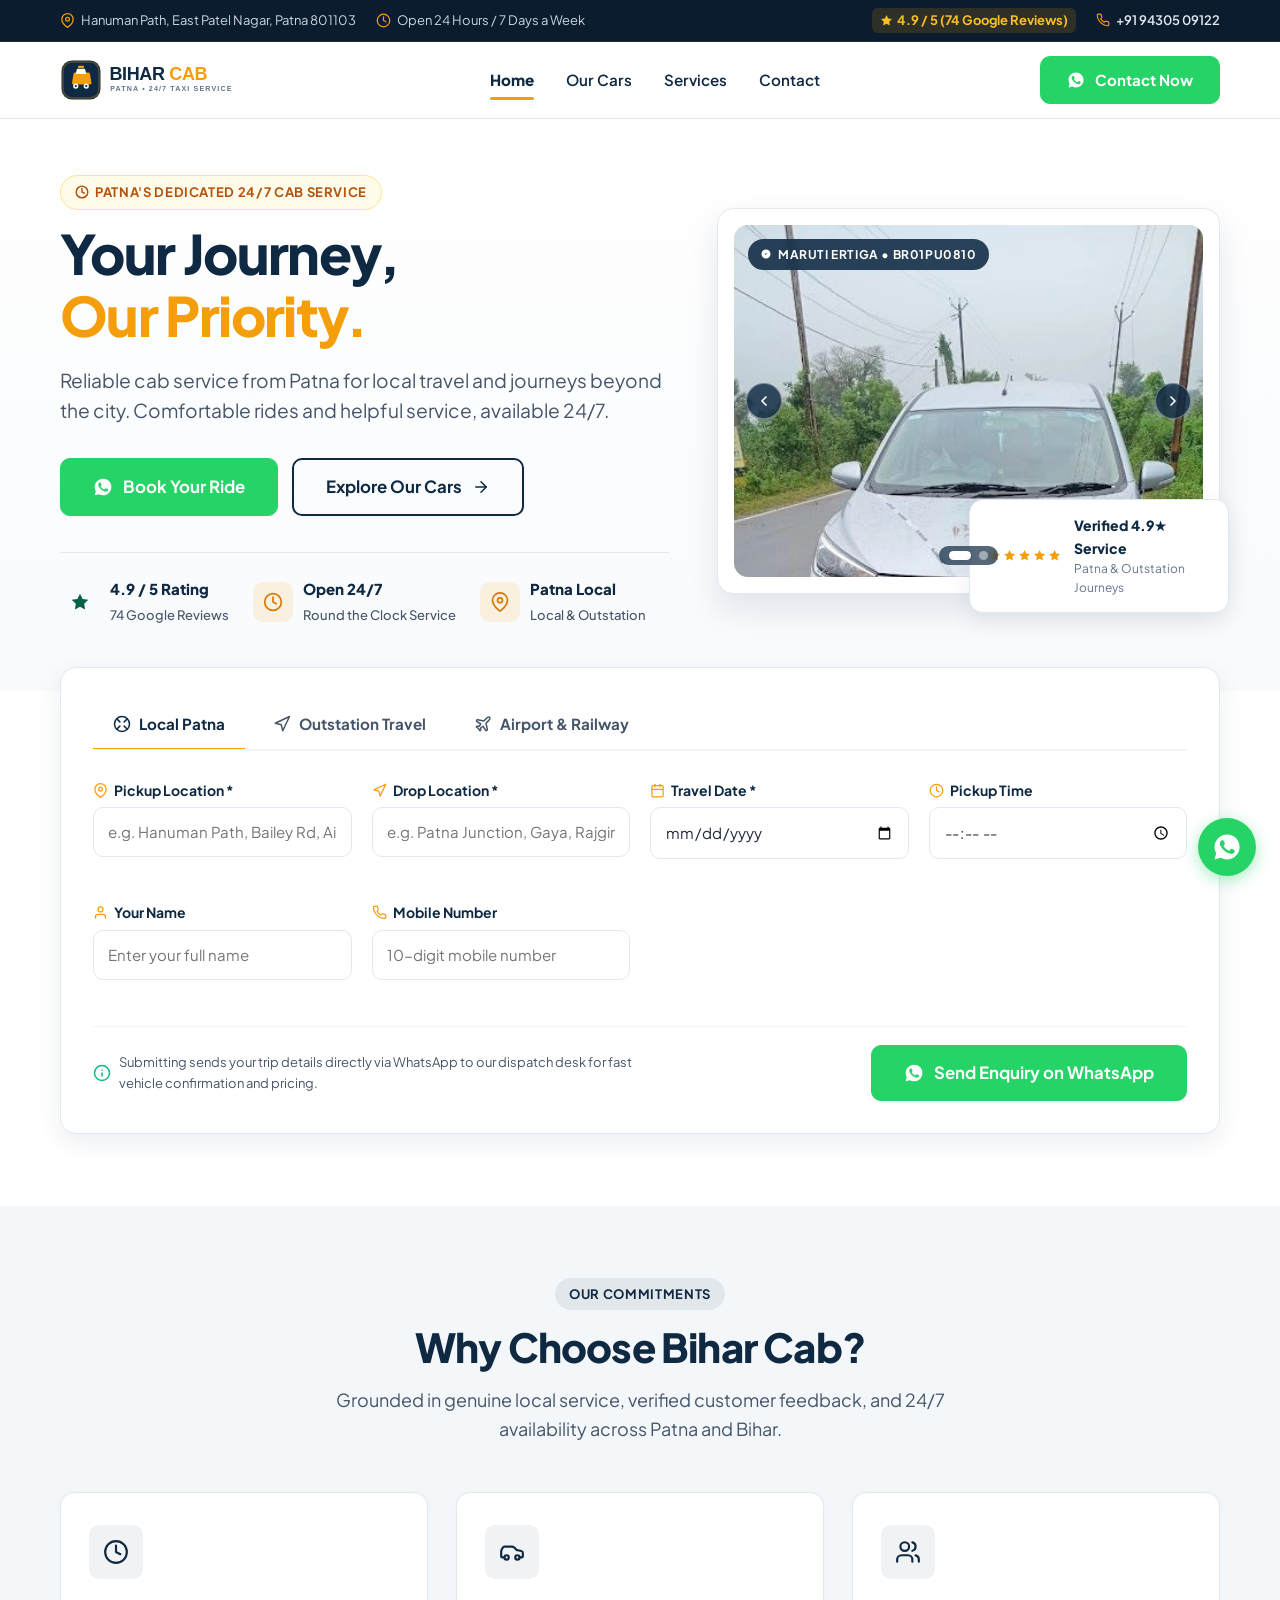
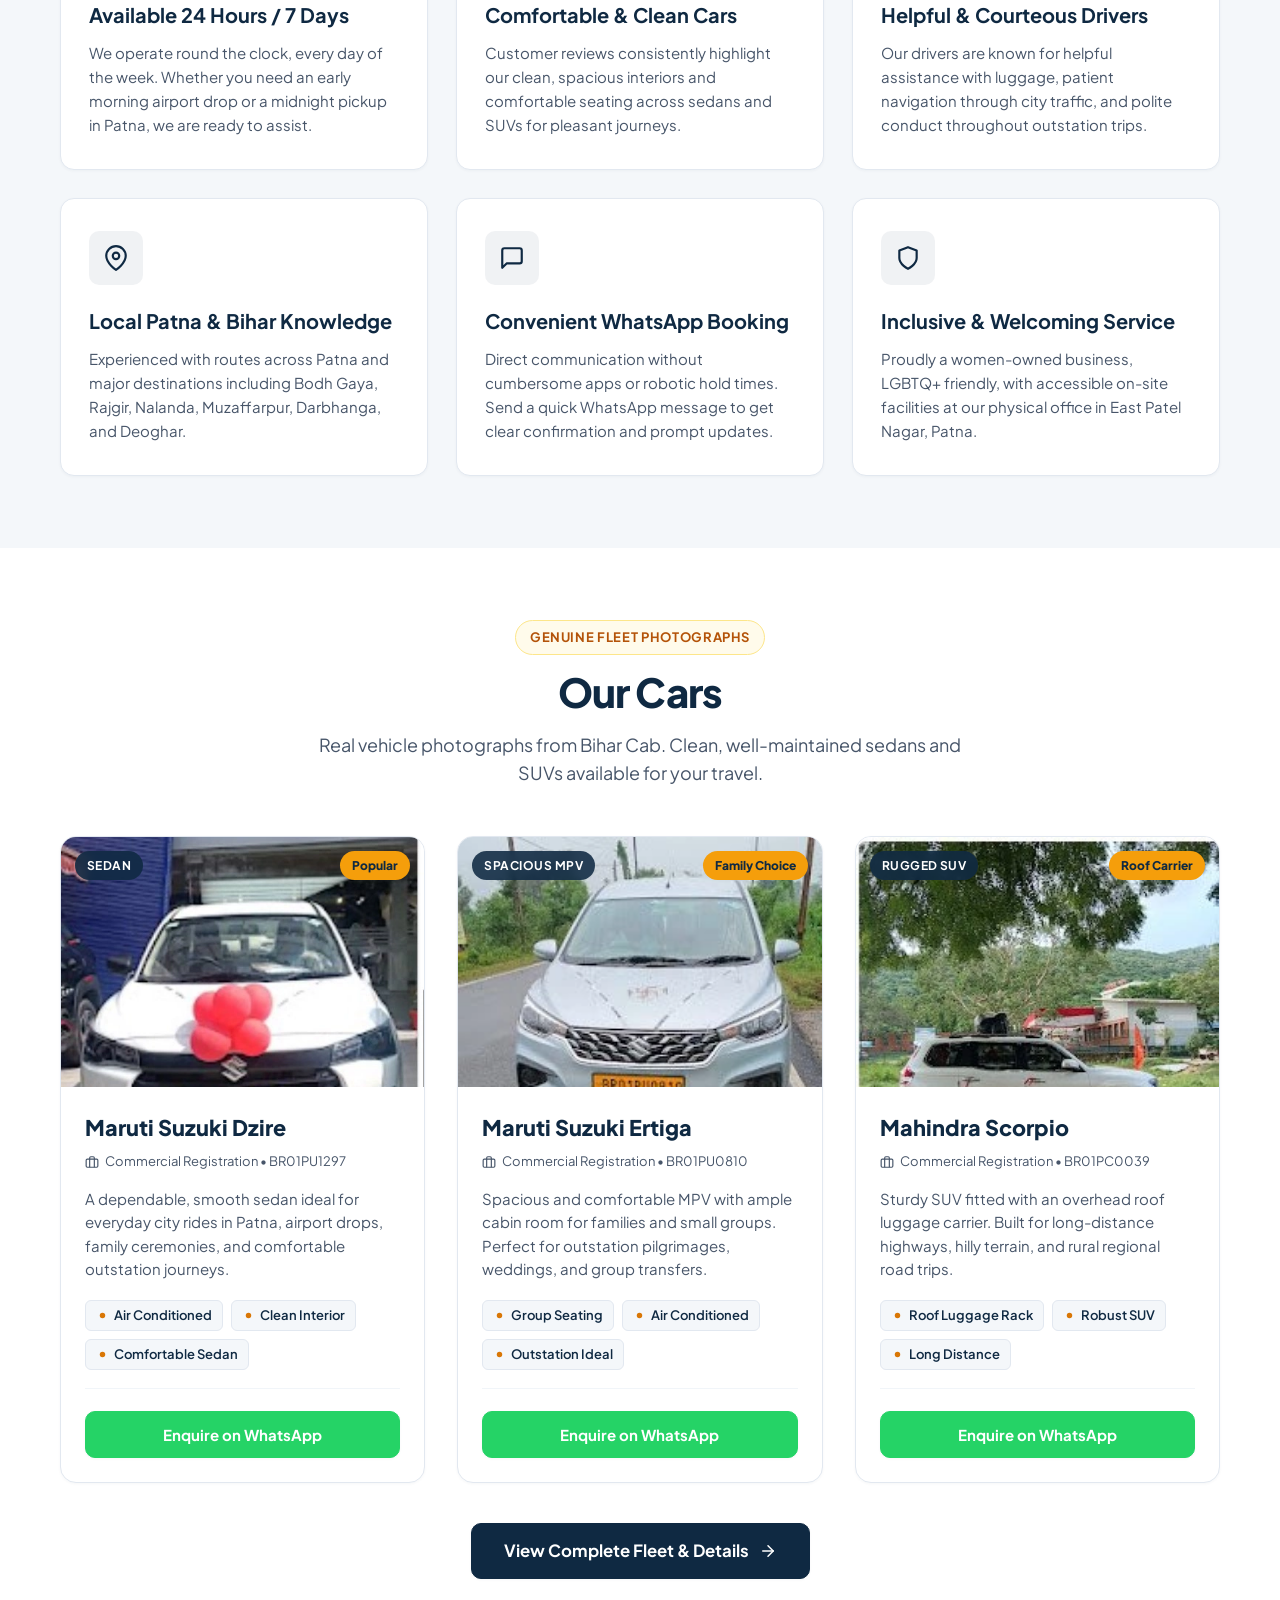
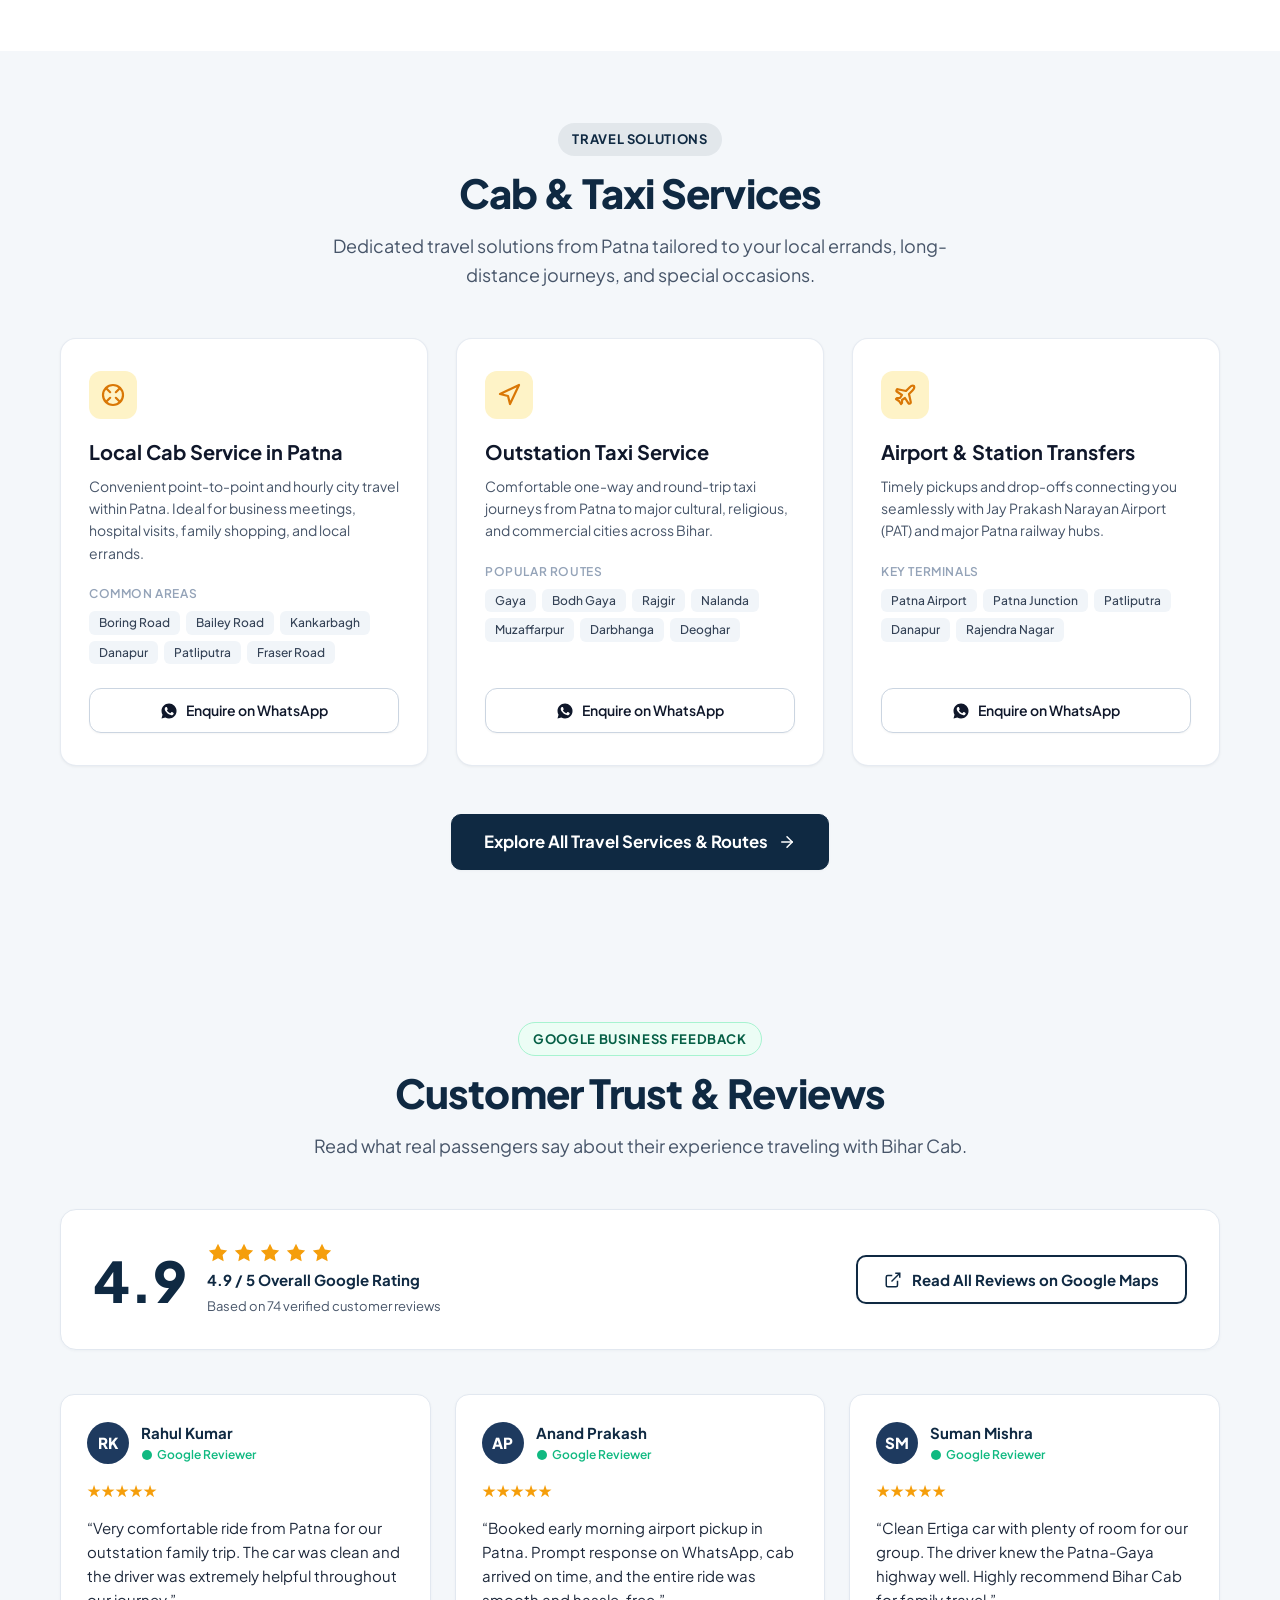
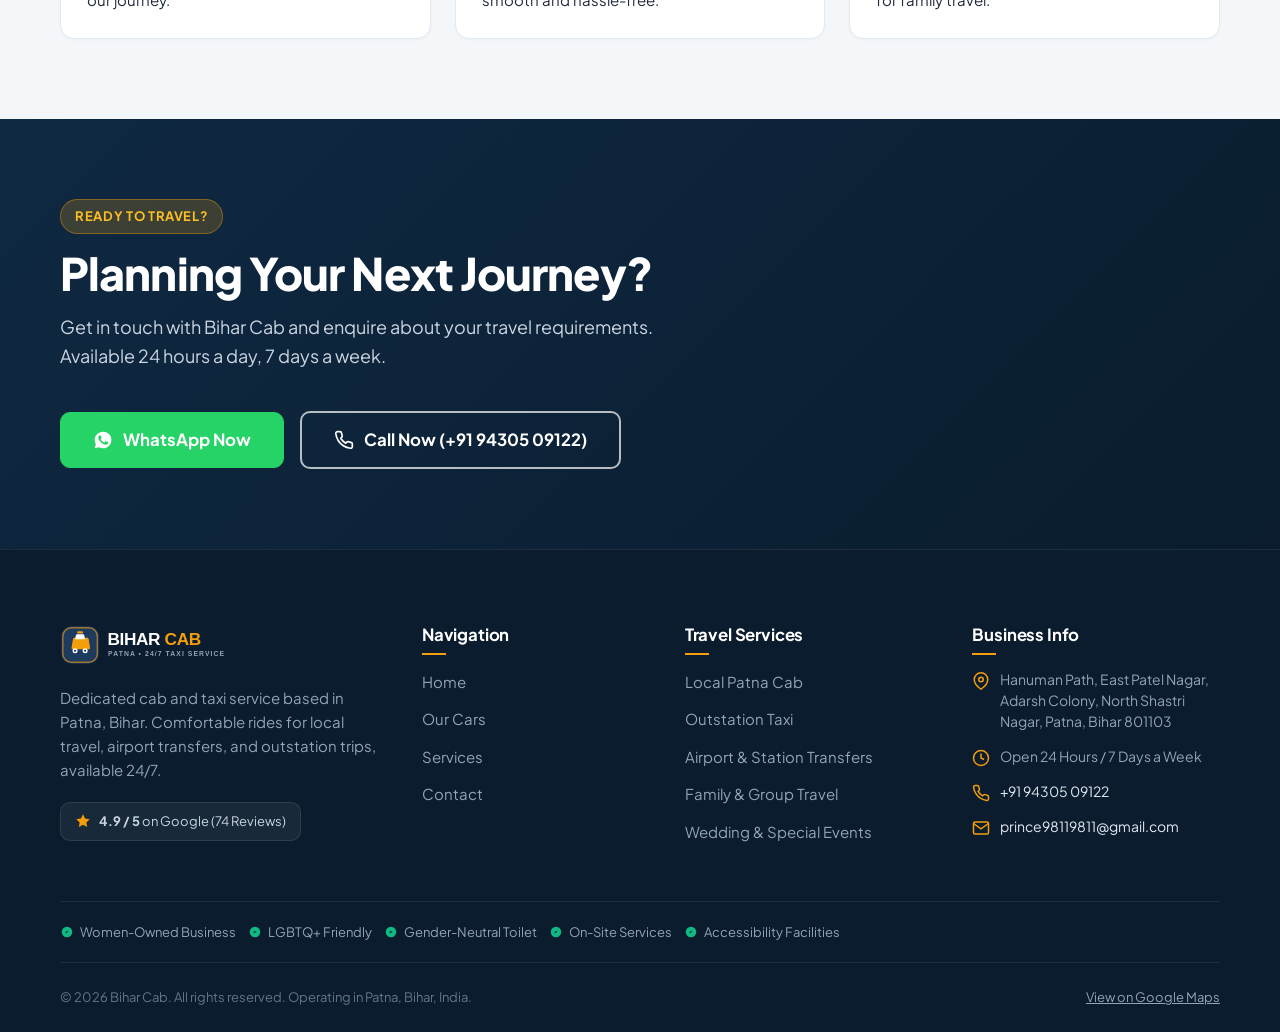
==== commit 30f21588: "fix(home): Cab & Taxi Services 3-column card padding, pill tags, and CTA alignment" ====
--- a/index.html
+++ b/index.html
@@ -568,49 +568,91 @@
 
         <div class="services-grid">
           <!-- Service 1 -->
-          <div class="service-card">
-            <div class="service-card-icon">
-              <svg width="28" height="28" viewBox="0 0 24 24" fill="none" stroke="currentColor" stroke-width="2" stroke-linecap="round" stroke-linejoin="round" aria-hidden="true"><circle cx="12" cy="12" r="10"/><path d="m4.93 4.93 4.24 4.24"/><path d="m14.83 9.17 4.24-4.24"/><path d="m14.83 14.83 4.24 4.24"/><path d="m9.17 14.83-4.24 4.24"/></svg>
-            </div>
-            <h3 class="service-card-title">Local Cab Service in Patna</h3>
-            <p class="service-card-text">Convenient point-to-point and hourly city travel within Patna. Ideal for business meetings, hospital visits, family shopping, and local errands.</p>
-            <div class="service-routes">
-              <div class="service-routes-title">Common Areas</div>
-              <div class="service-routes-list">Boring Road, Bailey Road, Kankarbagh, Danapur, Patliputra, Fraser Road</div>
-            </div>
-            <a href="https://wa.me/919430509122?text=Hello%20Bihar%20Cab%2C%20I%20would%20like%20to%20enquire%20about%20Local%20Cab%20Service%20in%20Patna." target="_blank" rel="noopener noreferrer" class="btn btn-outline btn-block">
+          <div class="service-feature-card">
+            <div>
+              <div class="service-feature-icon" aria-hidden="true">
+                <svg width="24" height="24" viewBox="0 0 24 24" fill="none" stroke="currentColor" stroke-width="2.2" stroke-linecap="round" stroke-linejoin="round"><circle cx="12" cy="12" r="10"/><path d="m4.93 4.93 4.24 4.24"/><path d="m14.83 9.17 4.24-4.24"/><path d="m14.83 14.83 4.24 4.24"/><path d="m9.17 14.83-4.24 4.24"/></svg>
+              </div>
+              <h3 class="service-feature-title">Local Cab Service in Patna</h3>
+              <p class="service-feature-desc">Convenient point-to-point and hourly city travel within Patna. Ideal for business meetings, hospital visits, family shopping, and local errands.</p>
+              
+              <div class="service-feature-routes">
+                <div class="service-feature-routes-label">Common Areas</div>
+                <div class="service-feature-pills">
+                  <span class="service-feature-pill">Boring Road</span>
+                  <span class="service-feature-pill">Bailey Road</span>
+                  <span class="service-feature-pill">Kankarbagh</span>
+                  <span class="service-feature-pill">Danapur</span>
+                  <span class="service-feature-pill">Patliputra</span>
+                  <span class="service-feature-pill">Fraser Road</span>
+                </div>
+              </div>
+            </div>
+
+            <a href="https://wa.me/919430509122?text=Hello%20Bihar%20Cab%2C%20I%20would%20like%20to%20enquire%20about%20Local%20Cab%20Service%20in%20Patna." target="_blank" rel="noopener noreferrer" class="service-feature-btn" aria-label="Enquire on WhatsApp about Local Cab Service in Patna">
+              <svg width="18" height="18" viewBox="0 0 24 24" fill="currentColor" aria-hidden="true">
+                <path d="M12.031 2C6.496 2 2 6.496 2 12.031c0 1.836.5 3.551 1.371 5.035L2 22l5.094-1.336a9.98 9.98 0 0 0 4.937 1.305h.004c5.531 0 10.027-4.496 10.027-10.031 0-2.68-1.043-5.195-2.941-7.094A9.97 9.97 0 0 0 12.031 2zm5.836 14.195c-.242.68-1.41 1.309-1.953 1.352-.527.043-1.215.062-3.488-.887-2.906-1.215-4.781-4.184-4.926-4.383-.145-.195-1.18-1.57-1.18-2.992 0-1.422.742-2.121 1.008-2.41.266-.289.582-.363.777-.363.195 0 .387 0 .559.012.18.012.422-.066.656.496.242.582.828 2.02.902 2.168.074.148.121.328.023.523-.098.195-.148.316-.293.488-.148.176-.312.391-.445.527-.148.148-.305.312-.133.605.172.293.766 1.262 1.645 2.043 1.129 1.004 2.082 1.316 2.375 1.465.293.148.465.129.637-.07.172-.195.742-.863.938-1.156.195-.293.391-.242.656-.148.266.098 1.688.797 1.977.941.289.148.484.223.559.348.07.129.07.742-.172 1.422z"/>
+              </svg>
               Enquire on WhatsApp
             </a>
           </div>
 
           <!-- Service 2 -->
-          <div class="service-card">
-            <div class="service-card-icon">
-              <svg width="28" height="28" viewBox="0 0 24 24" fill="none" stroke="currentColor" stroke-width="2" stroke-linecap="round" stroke-linejoin="round" aria-hidden="true"><polygon points="3 11 22 2 13 21 11 13 3 11"/></svg>
-            </div>
-            <h3 class="service-card-title">Outstation Taxi Service</h3>
-            <p class="service-card-text">Comfortable one-way and round-trip taxi journeys from Patna to major cultural, religious, and commercial cities across Bihar.</p>
-            <div class="service-routes">
-              <div class="service-routes-title">Popular Routes</div>
-              <div class="service-routes-list">Gaya, Bodh Gaya, Rajgir, Nalanda, Muzaffarpur, Darbhanga, Deoghar</div>
-            </div>
-            <a href="https://wa.me/919430509122?text=Hello%20Bihar%20Cab%2C%20I%20would%20like%20to%20enquire%20about%20Outstation%20Taxi%20Service%20from%20Patna." target="_blank" rel="noopener noreferrer" class="btn btn-outline btn-block">
+          <div class="service-feature-card">
+            <div>
+              <div class="service-feature-icon" aria-hidden="true">
+                <svg width="24" height="24" viewBox="0 0 24 24" fill="none" stroke="currentColor" stroke-width="2.2" stroke-linecap="round" stroke-linejoin="round"><polygon points="3 11 22 2 13 21 11 13 3 11"/></svg>
+              </div>
+              <h3 class="service-feature-title">Outstation Taxi Service</h3>
+              <p class="service-feature-desc">Comfortable one-way and round-trip taxi journeys from Patna to major cultural, religious, and commercial cities across Bihar.</p>
+              
+              <div class="service-feature-routes">
+                <div class="service-feature-routes-label">Popular Routes</div>
+                <div class="service-feature-pills">
+                  <span class="service-feature-pill">Gaya</span>
+                  <span class="service-feature-pill">Bodh Gaya</span>
+                  <span class="service-feature-pill">Rajgir</span>
+                  <span class="service-feature-pill">Nalanda</span>
+                  <span class="service-feature-pill">Muzaffarpur</span>
+                  <span class="service-feature-pill">Darbhanga</span>
+                  <span class="service-feature-pill">Deoghar</span>
+                </div>
+              </div>
+            </div>
+
+            <a href="https://wa.me/919430509122?text=Hello%20Bihar%20Cab%2C%20I%20would%20like%20to%20enquire%20about%20Outstation%20Taxi%20Service%20from%20Patna." target="_blank" rel="noopener noreferrer" class="service-feature-btn" aria-label="Enquire on WhatsApp about Outstation Taxi Service">
+              <svg width="18" height="18" viewBox="0 0 24 24" fill="currentColor" aria-hidden="true">
+                <path d="M12.031 2C6.496 2 2 6.496 2 12.031c0 1.836.5 3.551 1.371 5.035L2 22l5.094-1.336a9.98 9.98 0 0 0 4.937 1.305h.004c5.531 0 10.027-4.496 10.027-10.031 0-2.68-1.043-5.195-2.941-7.094A9.97 9.97 0 0 0 12.031 2zm5.836 14.195c-.242.68-1.41 1.309-1.953 1.352-.527.043-1.215.062-3.488-.887-2.906-1.215-4.781-4.184-4.926-4.383-.145-.195-1.18-1.57-1.18-2.992 0-1.422.742-2.121 1.008-2.41.266-.289.582-.363.777-.363.195 0 .387 0 .559.012.18.012.422-.066.656.496.242.582.828 2.02.902 2.168.074.148.121.328.023.523-.098.195-.148.316-.293.488-.148.176-.312.391-.445.527-.148.148-.305.312-.133.605.172.293.766 1.262 1.645 2.043 1.129 1.004 2.082 1.316 2.375 1.465.293.148.465.129.637-.07.172-.195.742-.863.938-1.156.195-.293.391-.242.656-.148.266.098 1.688.797 1.977.941.289.148.484.223.559.348.07.129.07.742-.172 1.422z"/>
+              </svg>
               Enquire on WhatsApp
             </a>
           </div>
 
           <!-- Service 3 -->
-          <div class="service-card">
-            <div class="service-card-icon">
-              <svg width="28" height="28" viewBox="0 0 24 24" fill="none" stroke="currentColor" stroke-width="2" stroke-linecap="round" stroke-linejoin="round" aria-hidden="true"><path d="M17.8 19.2 16 11l3.5-3.5C21 6 21.5 4 21 3c-1-.5-3 0-4.5 1.5L13 8 4.8 6.2c-.5-.1-.9.1-1.1.5l-.3.5c-.2.5-.1 1 .3 1.3L9 12l-2 3H4l-1 1 3 2 2 3 1-1v-3l3-2 3.5 5.3c.3.4.8.5 1.3.3l.5-.2c.4-.3.6-.7.5-1.2z"/></svg>
-            </div>
-            <h3 class="service-card-title">Airport & Station Transfers</h3>
-            <p class="service-card-text">Timely pickups and drop-offs connecting you seamlessly with Jay Prakash Narayan Airport (PAT) and major Patna railway hubs.</p>
-            <div class="service-routes">
-              <div class="service-routes-title">Key Terminals</div>
-              <div class="service-routes-list">Patna Airport, Patna Junction, Patliputra, Danapur & Rajendra Nagar</div>
-            </div>
-            <a href="https://wa.me/919430509122?text=Hello%20Bihar%20Cab%2C%20I%20would%20like%20to%20enquire%20about%20Airport%20or%20Railway%20Transfer%20in%20Patna." target="_blank" rel="noopener noreferrer" class="btn btn-outline btn-block">
+          <div class="service-feature-card">
+            <div>
+              <div class="service-feature-icon" aria-hidden="true">
+                <svg width="24" height="24" viewBox="0 0 24 24" fill="none" stroke="currentColor" stroke-width="2.2" stroke-linecap="round" stroke-linejoin="round"><path d="M17.8 19.2 16 11l3.5-3.5C21 6 21.5 4 21 3c-1-.5-3 0-4.5 1.5L13 8 4.8 6.2c-.5-.1-.9.1-1.1.5l-.3.5c-.2.5-.1 1 .3 1.3L9 12l-2 3H4l-1 1 3 2 2 3 1-1v-3l3-2 3.5 5.3c.3.4.8.5 1.3.3l.5-.2c.4-.3.6-.7.5-1.2z"/></svg>
+              </div>
+              <h3 class="service-feature-title">Airport & Station Transfers</h3>
+              <p class="service-feature-desc">Timely pickups and drop-offs connecting you seamlessly with Jay Prakash Narayan Airport (PAT) and major Patna railway hubs.</p>
+              
+              <div class="service-feature-routes">
+                <div class="service-feature-routes-label">Key Terminals</div>
+                <div class="service-feature-pills">
+                  <span class="service-feature-pill">Patna Airport</span>
+                  <span class="service-feature-pill">Patna Junction</span>
+                  <span class="service-feature-pill">Patliputra</span>
+                  <span class="service-feature-pill">Danapur</span>
+                  <span class="service-feature-pill">Rajendra Nagar</span>
+                </div>
+              </div>
+            </div>
+
+            <a href="https://wa.me/919430509122?text=Hello%20Bihar%20Cab%2C%20I%20would%20like%20to%20enquire%20about%20Airport%20or%20Railway%20Transfer%20in%20Patna." target="_blank" rel="noopener noreferrer" class="service-feature-btn" aria-label="Enquire on WhatsApp about Airport or Railway Transfer">
+              <svg width="18" height="18" viewBox="0 0 24 24" fill="currentColor" aria-hidden="true">
+                <path d="M12.031 2C6.496 2 2 6.496 2 12.031c0 1.836.5 3.551 1.371 5.035L2 22l5.094-1.336a9.98 9.98 0 0 0 4.937 1.305h.004c5.531 0 10.027-4.496 10.027-10.031 0-2.68-1.043-5.195-2.941-7.094A9.97 9.97 0 0 0 12.031 2zm5.836 14.195c-.242.68-1.41 1.309-1.953 1.352-.527.043-1.215.062-3.488-.887-2.906-1.215-4.781-4.184-4.926-4.383-.145-.195-1.18-1.57-1.18-2.992 0-1.422.742-2.121 1.008-2.41.266-.289.582-.363.777-.363.195 0 .387 0 .559.012.18.012.422-.066.656.496.242.582.828 2.02.902 2.168.074.148.121.328.023.523-.098.195-.148.316-.293.488-.148.176-.312.391-.445.527-.148.148-.305.312-.133.605.172.293.766 1.262 1.645 2.043 1.129 1.004 2.082 1.316 2.375 1.465.293.148.465.129.637-.07.172-.195.742-.863.938-1.156.195-.293.391-.242.656-.148.266.098 1.688.797 1.977.941.289.148.484.223.559.348.07.129.07.742-.172 1.422z"/>
+              </svg>
               Enquire on WhatsApp
             </a>
           </div>
--- a/css/style.css
+++ b/css/style.css
@@ -1171,6 +1171,116 @@
   }
 }
 
+/* ==========================================================================
+   CAB & TAXI SERVICES 3-COLUMN FEATURE CARDS (HOMEPAGE OVERVIEW)
+   ========================================================================== */
+.service-feature-card {
+  background-color: #FFFFFF;
+  border: 1px solid rgba(226, 232, 240, 0.85); /* border-slate-200/80 */
+  border-radius: 1rem; /* rounded-2xl */
+  padding: 28px 24px; /* p-6 */
+  box-shadow: 0 1px 3px 0 rgba(0, 0, 0, 0.05); /* shadow-sm */
+  display: flex;
+  flex-direction: column;
+  justify-content: space-between;
+  height: 100%;
+}
+
+@media (min-width: 1024px) {
+  .service-feature-card {
+    padding: 32px 28px; /* lg:p-8 */
+  }
+}
+
+.service-feature-card:hover {
+  border-color: #CBD5E1;
+  box-shadow: 0 6px 18px rgba(15, 41, 66, 0.08); /* hover:shadow-md */
+}
+
+/* Upgraded Top Icon Badge */
+.service-feature-icon {
+  width: 48px; /* w-12 */
+  height: 48px; /* h-12 */
+  border-radius: 12px; /* rounded-xl */
+  background-color: #FEF3C7; /* bg-amber-50 */
+  color: #D97706; /* text-amber-600 */
+  display: flex;
+  align-items: center;
+  justify-content: center;
+  margin-bottom: 20px; /* mb-5 */
+  flex-shrink: 0;
+}
+
+/* Typography Hierarchy */
+.service-feature-title {
+  font-size: 1.25rem; /* text-xl */
+  font-weight: 700; /* font-bold */
+  color: #0F172A; /* text-slate-900 */
+  line-height: 1.3;
+  margin-bottom: 10px; /* mb-2.5 */
+}
+
+.service-feature-desc {
+  font-size: 0.875rem; /* text-sm */
+  color: #475569; /* text-slate-600 */
+  line-height: 1.6; /* leading-relaxed */
+  margin-bottom: 20px; /* mb-5 */
+}
+
+/* Uppercase Micro-Labels */
+.service-feature-routes-label {
+  font-size: 0.75rem; /* text-xs */
+  font-weight: 600; /* font-semibold */
+  text-transform: uppercase;
+  letter-spacing: 0.05em; /* tracking-wider */
+  color: #94A3B8; /* text-slate-400 */
+  margin-bottom: 8px; /* mb-2 */
+}
+
+/* Compact Wrap-Friendly Pill Tags */
+.service-feature-pills {
+  display: flex;
+  flex-wrap: wrap; /* flex flex-wrap */
+  gap: 6px; /* gap-1.5 */
+  margin-bottom: 24px;
+}
+
+.service-feature-pill {
+  background-color: #F1F5F9; /* bg-slate-100 */
+  color: #334155; /* text-slate-700 */
+  font-size: 0.75rem; /* text-xs */
+  font-weight: 500;
+  padding: 4px 10px; /* px-2.5 py-1 */
+  border-radius: 6px; /* rounded-md */
+  line-height: 1.3;
+  white-space: nowrap;
+}
+
+/* Polished Bottom CTA Buttons */
+.service-feature-btn {
+  width: 100%; /* w-full */
+  padding: 10px 16px; /* py-2.5 px-4 */
+  border-radius: 12px; /* rounded-xl */
+  border: 1px solid #CBD5E1; /* border-slate-300 */
+  background-color: #FFFFFF;
+  color: #0F172A;
+  font-size: 0.875rem; /* text-sm */
+  font-weight: 600; /* font-semibold */
+  display: flex;
+  align-items: center;
+  justify-content: center;
+  gap: 8px; /* gap-2 */
+  text-decoration: none;
+  margin-top: auto; /* mt-6: pushed cleanly to card bottom */
+  box-shadow: 0 1px 2px rgba(0, 0, 0, 0.04);
+}
+
+.service-feature-btn:hover {
+  border-color: #25D366; /* hover:border-[#25D366] */
+  background-color: rgba(37, 211, 102, 0.1); /* hover:bg-[#25D366]/10 */
+  color: #065F46; /* hover:text-emerald-800 */
+}
+
 .service-card {
   background-color: #FFFFFF;
   border: 1px solid var(--border-color);
